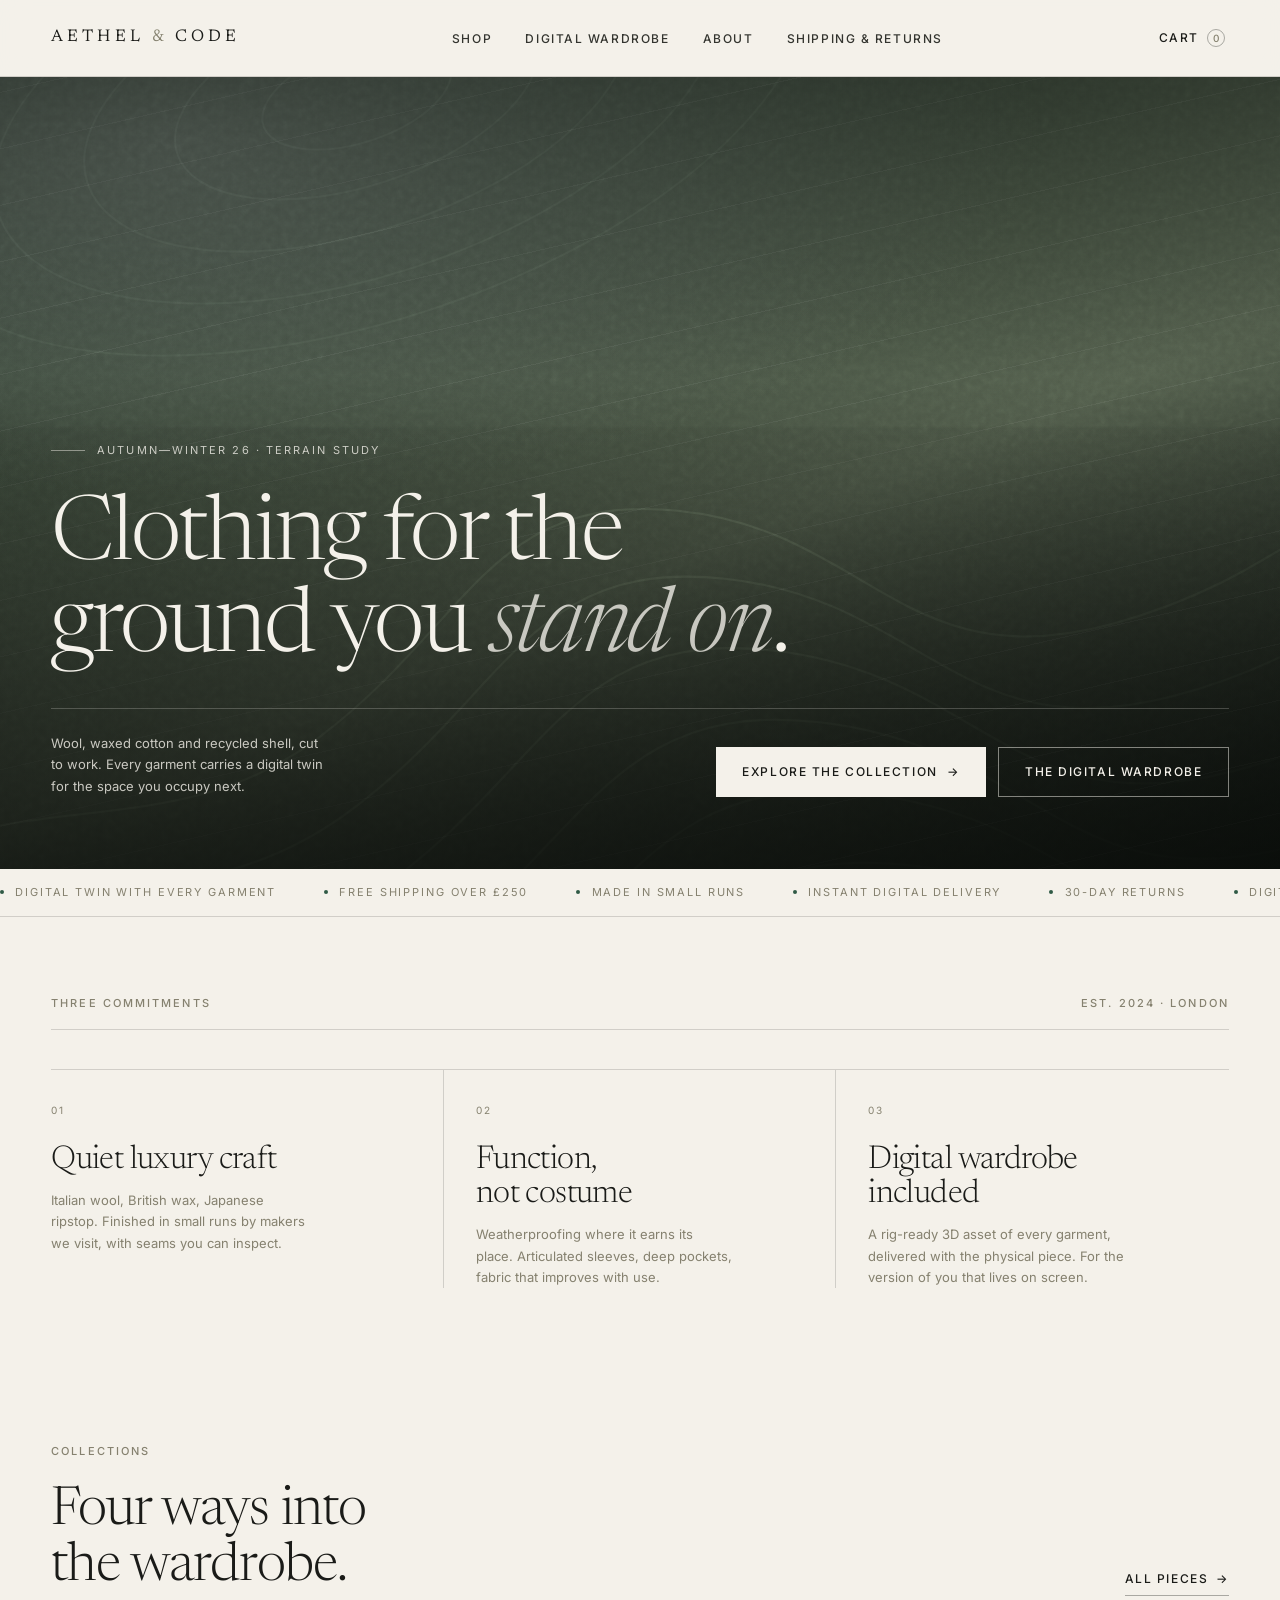
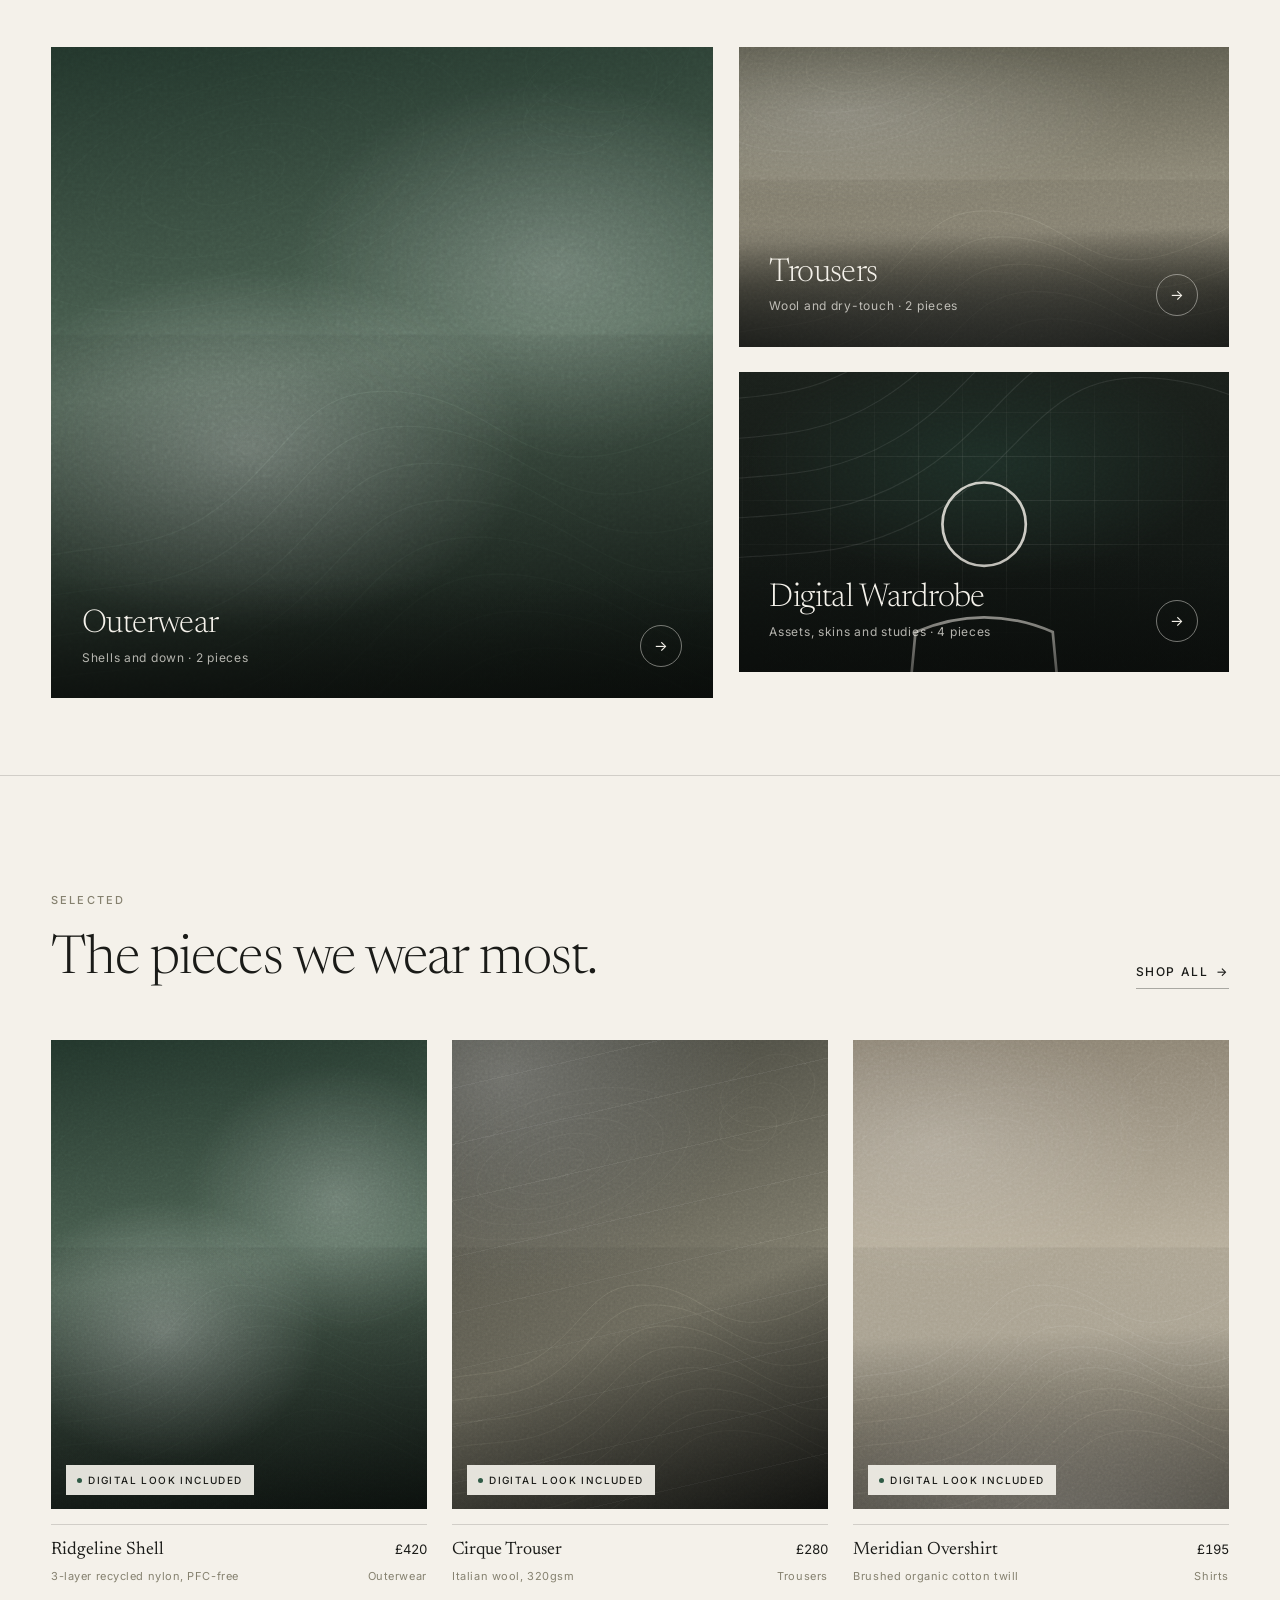
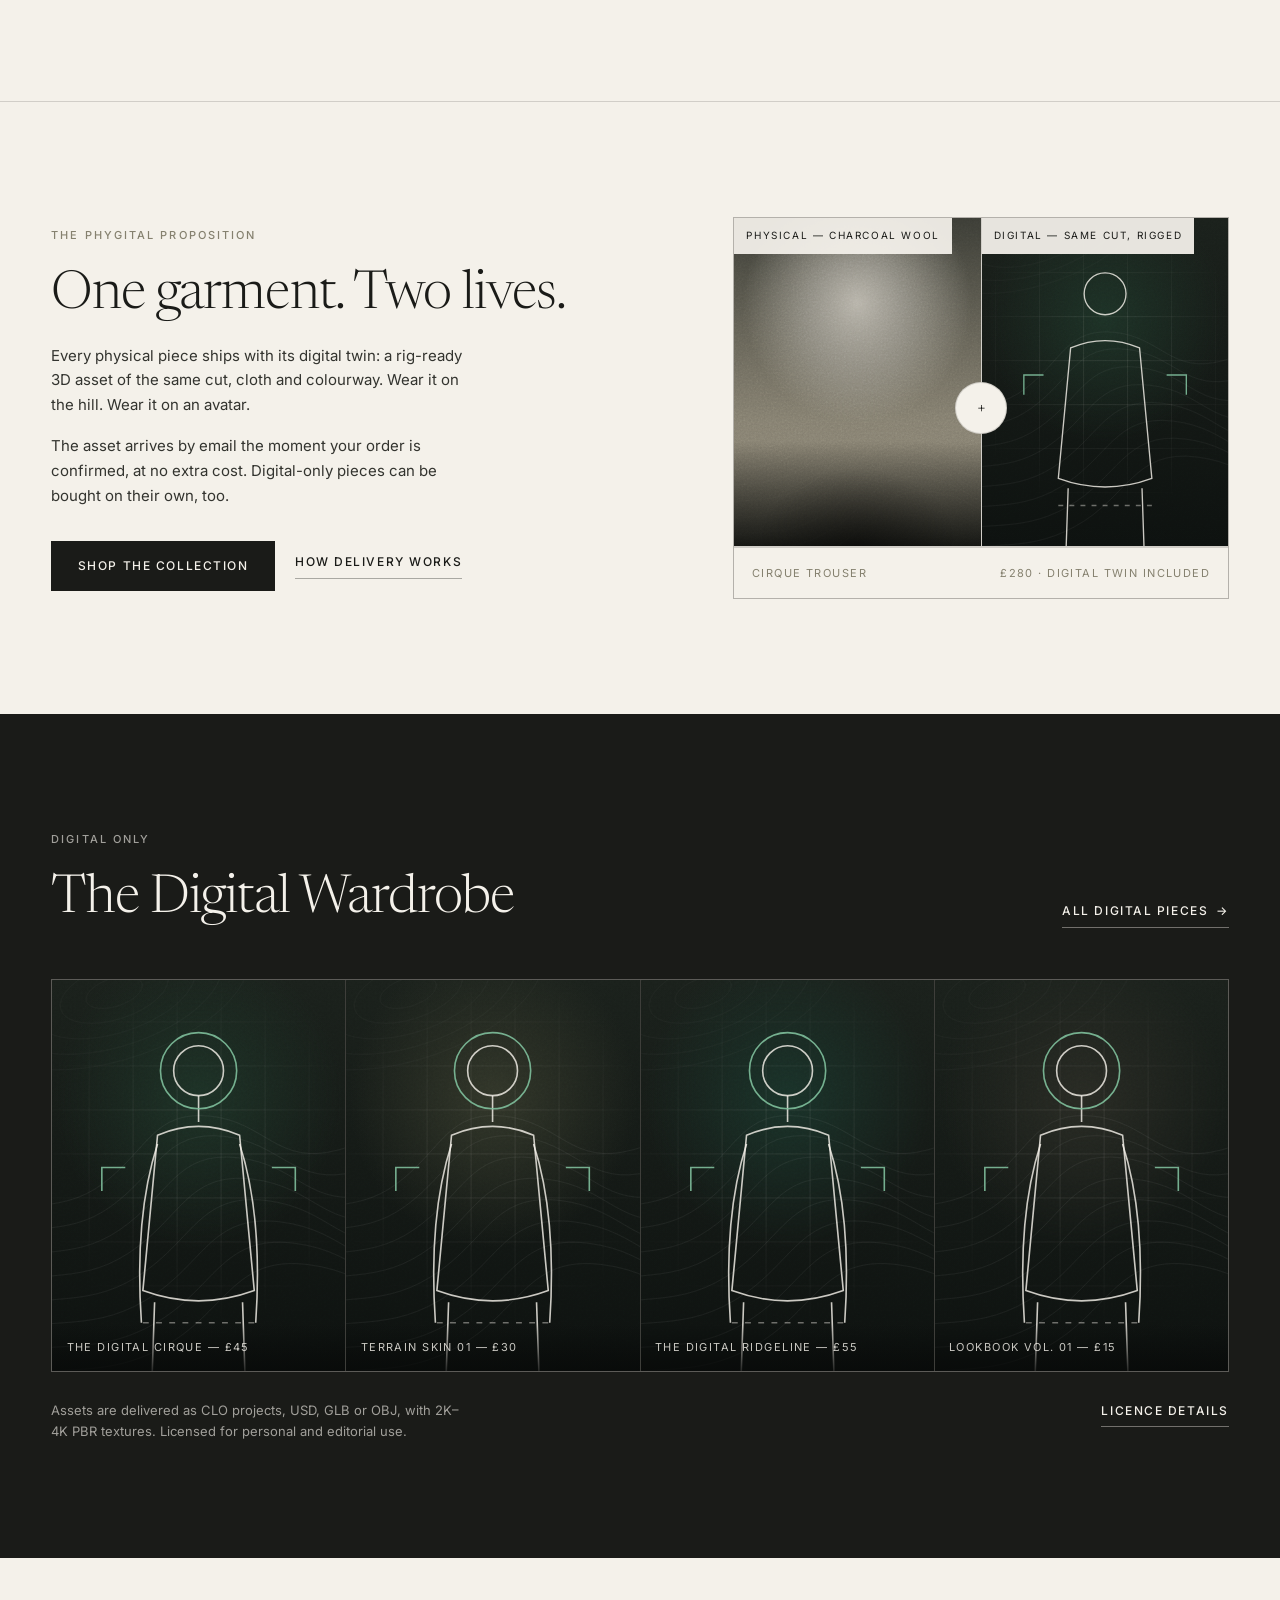
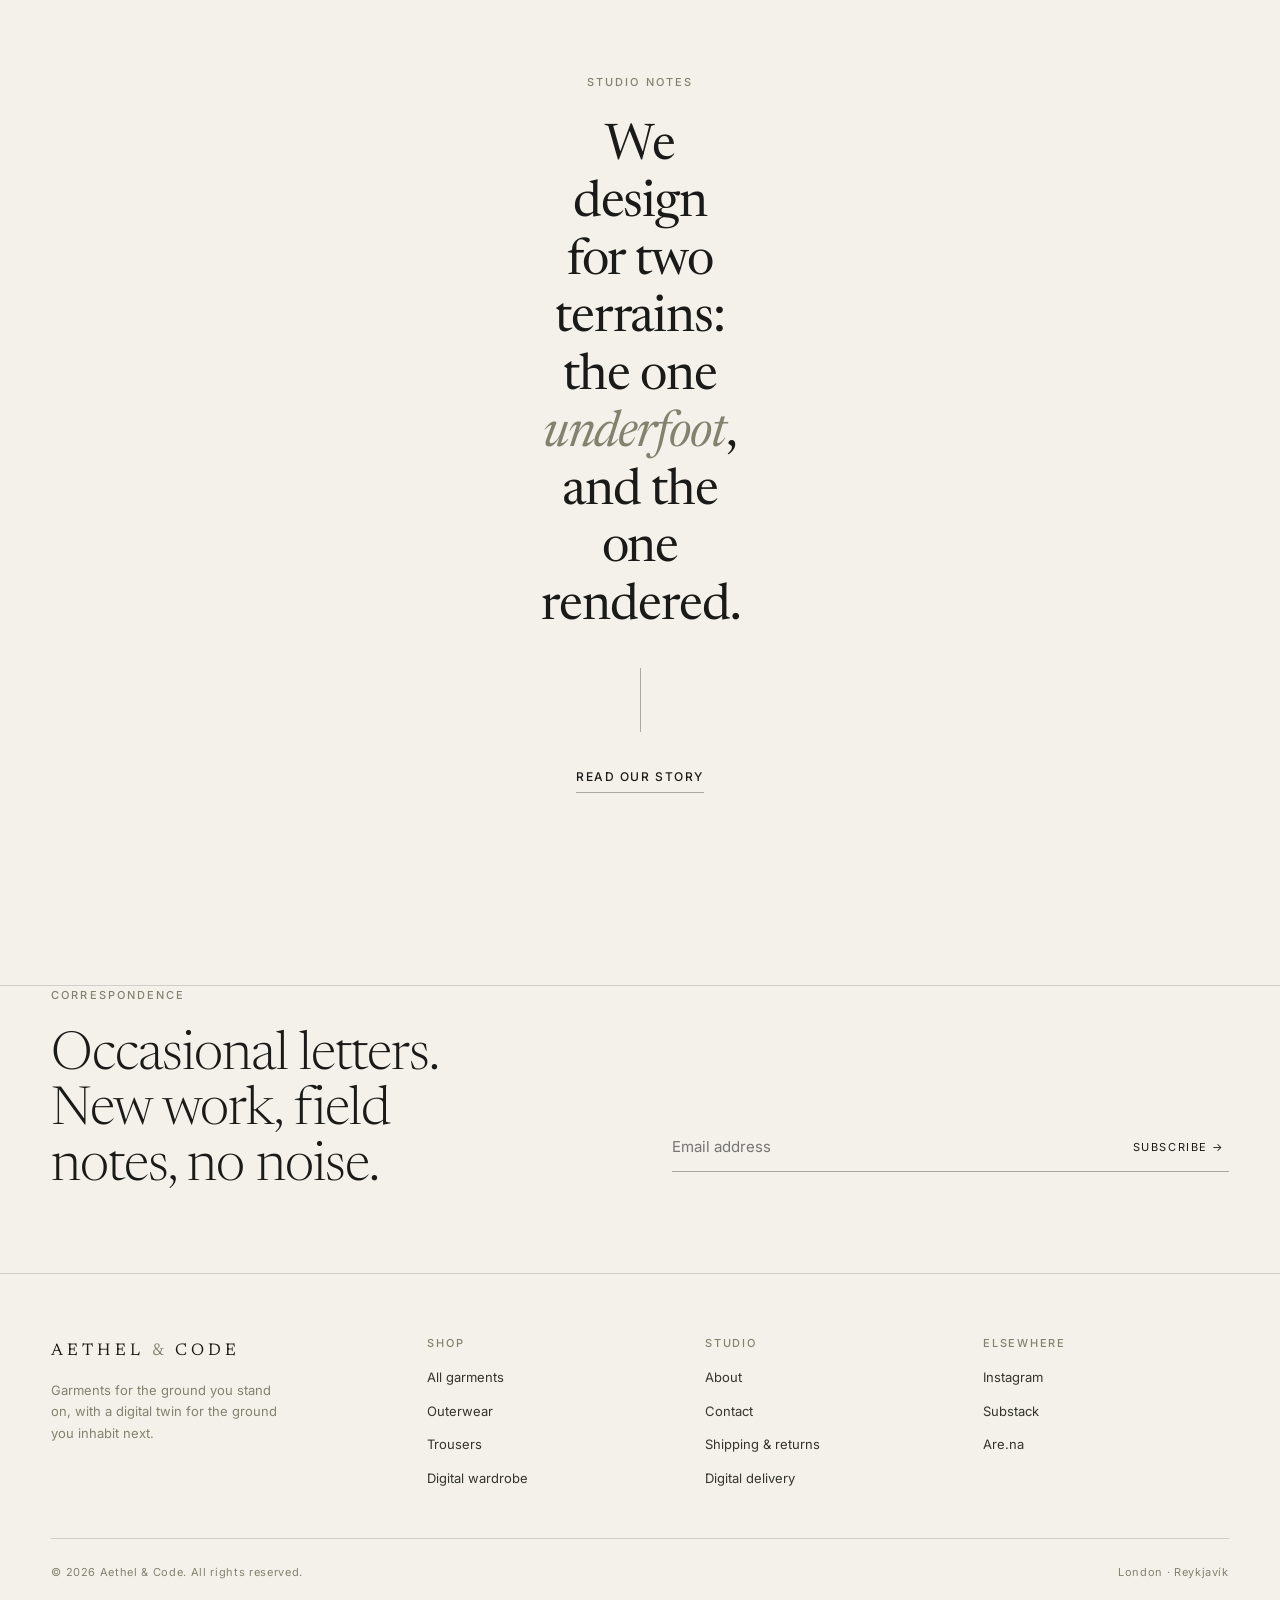
==== index.html @ 12e2cece "Add Aethel & Code storefront and Shopify OS 2.0 theme Ships the static storefront, the theme package" ====
<!DOCTYPE html>
<html lang="en">
<head>
<meta charset="utf-8">
<meta name="viewport" content="width=device-width, initial-scale=1">
<title>Aethel &amp; Code — Clothing for the ground you stand on</title>
<meta name="description" content="Quiet, functional garments cut in wool, waxed cotton and recycled shell — each carrying a digital twin for the space you occupy next.">
<link rel="preconnect" href="https://fonts.googleapis.com">
<link rel="preconnect" href="https://fonts.gstatic.com" crossorigin>
<link rel="icon" href="data:image/svg+xml,%3Csvg xmlns='http://www.w3.org/2000/svg' viewBox='0 0 32 32'%3E%3Crect width='32' height='32' fill='%231a1b18'/%3E%3Cpath d='M9 23L16 9l7 14M12 19h8' stroke='%23f4f1ea' stroke-width='1.4' fill='none'/%3E%3C/svg%3E">
<meta name="theme-color" content="#f4f1ea">
<link rel="stylesheet" href="assets/css/site.css">
</head>
<body data-page="home">
<div data-chrome="header"></div>

<main id="main">

  <section class="hero" aria-labelledby="hero-title">
    <div class="plate plate--ridge" style="--p1:#2b3a2e;--p2:#5a6653;--p3:#0d120e" aria-hidden="true">
      <span class="plate__contour"></span>
      <span class="plate__grain"></span>
    </div>
    <div class="wrap hero__inner">
      <p class="hero__eyebrow">Autumn—Winter 26 &middot; Terrain Study</p>
      <h1 id="hero-title">Clothing for the ground you <em>stand on</em>.</h1>
      <div class="hero__foot">
        <p>Wool, waxed cotton and recycled shell, cut to work. Every garment carries a digital twin for the space you occupy next.</p>
        <div class="hero__actions">
          <a class="btn btn--light" href="shop.html">Explore the collection <span class="btn__arrow" aria-hidden="true">&rarr;</span></a>
          <a class="btn btn--outline-light" href="digital-wardrobe.html">The digital wardrobe</a>
        </div>
      </div>
    </div>
  </section>

  <div class="band" aria-hidden="true">
    <div class="band__track">
      <span>Digital twin with every garment</span>
      <span>Free shipping over £250</span>
      <span>Made in small runs</span>
      <span>Instant digital delivery</span>
      <span>30-day returns</span>
      <span>Digital twin with every garment</span>
      <span>Free shipping over £250</span>
      <span>Made in small runs</span>
      <span>Instant digital delivery</span>
      <span>30-day returns</span>
    </div>
  </div>

  <section class="section section--tight" aria-labelledby="pillars-title">
    <div class="wrap">
      <div class="eyebrow-row">
        <p class="label" id="pillars-title">Three commitments</p>
        <p class="label">Est. 2024 &middot; London</p>
      </div>
      <div class="pillars">
        <div class="pillar reveal">
          <span class="pillar__num">01</span>
          <h3>Quiet luxury craft</h3>
          <p>Italian wool, British wax, Japanese ripstop. Finished in small runs by makers we visit, with seams you can inspect.</p>
        </div>
        <div class="pillar reveal">
          <span class="pillar__num">02</span>
          <h3>Function, not costume</h3>
          <p>Weatherproofing where it earns its place. Articulated sleeves, deep pockets, fabric that improves with use.</p>
        </div>
        <div class="pillar reveal">
          <span class="pillar__num">03</span>
          <h3>Digital wardrobe included</h3>
          <p>A rig-ready 3D asset of every garment, delivered with the physical piece. For the version of you that lives on screen.</p>
        </div>
      </div>
    </div>
  </section>

  <section class="section section--tight" aria-labelledby="collections-title">
    <div class="wrap">
      <div class="section-head">
        <div>
          <p class="label">Collections</p>
          <h2 id="collections-title">Four ways into the wardrobe.</h2>
        </div>
        <a class="link-underline" href="shop.html">All pieces <span aria-hidden="true">&rarr;</span></a>
      </div>

      <div class="collections">
        <a class="collection-card collection-card--tall reveal" href="shop.html?c=Outerwear">
          <div class="media">
            <div class="plate plate--fog" style="--p1:#22352b;--p2:#4e6354;--p3:#0b120e" aria-hidden="true">
              <span class="plate__contour"></span><span class="plate__grain"></span>
            </div>
          </div>
          <div class="collection-card__body">
            <div>
              <h3>Outerwear</h3>
              <p>Shells and down &middot; 2 pieces</p>
            </div>
            <span class="collection-card__arrow" aria-hidden="true">&rarr;</span>
          </div>
        </a>

        <div class="collections__side">
          <a class="collection-card reveal" href="shop.html?c=Trousers">
            <div class="media">
              <div class="plate plate--dune" style="--p1:#5b5a4d;--p2:#9a9482;--p3:#2a2b24" aria-hidden="true">
                <span class="plate__contour"></span><span class="plate__grain"></span>
              </div>
            </div>
            <div class="collection-card__body">
              <div>
                <h3>Trousers</h3>
                <p>Wool and dry-touch &middot; 2 pieces</p>
              </div>
              <span class="collection-card__arrow" aria-hidden="true">&rarr;</span>
            </div>
          </a>

          <a class="collection-card reveal" href="digital-wardrobe.html">
            <div class="media">
              <div class="plate plate--wire" style="--p1:#1c241e;--p2:#3f6353;--p3:#0a0d0b" aria-hidden="true">
                <span class="plate__contour"></span><span class="plate__grain"></span>
                <div class="figure">
                  <svg viewBox="0 0 200 470" aria-hidden="true">
                    <circle cx="100" cy="38" r="17"/>
                    <path d="M72 82q28-12 56 0l10 106q-38 14-76 0z"/>
                    <path d="M70 196l-8 236h22l14-152"/>
                    <path d="M130 196l8 236h-22l-14-152"/>
                    <path class="dash" d="M62 210h76"/>
                    <path class="accent" d="M34 120v-16h16"/>
                    <path class="accent" d="M166 300v16h-16"/>
                  </svg>
                </div>
              </div>
            </div>
            <div class="collection-card__body">
              <div>
                <h3>Digital Wardrobe</h3>
                <p>Assets, skins and studies &middot; 4 pieces</p>
              </div>
              <span class="collection-card__arrow" aria-hidden="true">&rarr;</span>
            </div>
          </a>
        </div>
      </div>
    </div>
  </section>

  <section class="section section--hair" aria-labelledby="featured-title">
    <div class="wrap">
      <div class="section-head">
        <div>
          <p class="label">Selected</p>
          <h2 id="featured-title">The pieces we wear most.</h2>
        </div>
        <a class="link-underline" href="shop.html">Shop all <span aria-hidden="true">&rarr;</span></a>
      </div>
      <div class="grid-products" id="featured-grid"></div>
    </div>
  </section>

  <section class="section section--hair" aria-labelledby="phygital-title">
    <div class="wrap">
      <div class="split split--wide-left">
        <div class="reveal">
          <p class="label">The phygital proposition</p>
          <h2 id="phygital-title">One garment. Two lives.</h2>
          <div class="body">
            <p>Every physical piece ships with its digital twin: a rig-ready 3D asset of the same cut, cloth and colourway. Wear it on the hill. Wear it on an avatar.</p>
            <p>The asset arrives by email the moment your order is confirmed, at no extra cost. Digital-only pieces can be bought on their own, too.</p>
          </div>
          <div class="split__actions">
            <a class="btn" href="shop.html">Shop the collection</a>
            <a class="link-underline" href="policies.html#digital">How delivery works</a>
          </div>
        </div>

        <div class="pairing reveal">
          <div class="pairing__cell">
            <div class="media">
              <div class="plate plate--studio" style="--p1:#3b3c35;--p2:#8b8575;--p3:#1a1b17" aria-hidden="true">
                <span class="plate__contour"></span><span class="plate__grain"></span>
              </div>
            </div>
            <span class="pairing__caption">Physical — charcoal wool</span>
          </div>
          <div class="pairing__cell">
            <div class="media">
              <div class="plate plate--wire" style="--p1:#1d2a22;--p2:#3e6a52;--p3:#0b0f0c" aria-hidden="true">
                <span class="plate__contour"></span><span class="plate__grain"></span>
                <div class="figure">
                  <svg viewBox="0 0 200 470" aria-hidden="true">
                    <circle cx="100" cy="38" r="17"/>
                    <path d="M72 82q28-12 56 0l10 106q-38 14-76 0z"/>
                    <path d="M70 196l-8 236h22l14-152"/>
                    <path d="M130 196l8 236h-22l-14-152"/>
                    <path class="dash" d="M62 210h76"/>
                    <path class="dash" d="M64 330h72"/>
                    <path class="accent" d="M34 120v-16h16"/>
                    <path class="accent" d="M166 120v-16h-16"/>
                  </svg>
                </div>
              </div>
            </div>
            <span class="pairing__caption">Digital — same cut, rigged</span>
          </div>
          <span class="pairing__link" aria-hidden="true">+</span>
          <div class="pairing__foot">
            <span>Cirque Trouser</span>
            <span>£280 &middot; digital twin included</span>
          </div>
        </div>
      </div>
    </div>
  </section>

  <section class="section section--ink" aria-labelledby="wardrobe-title">
    <div class="wrap">
      <div class="section-head">
        <div>
          <p class="label">Digital only</p>
          <h2 id="wardrobe-title">The Digital Wardrobe</h2>
        </div>
        <a class="link-underline" href="digital-wardrobe.html">All digital pieces <span aria-hidden="true">&rarr;</span></a>
      </div>
      <div class="digital-strip reveal" id="digital-strip"></div>
      <div style="display:flex;flex-wrap:wrap;gap:1.5rem;justify-content:space-between;align-items:baseline;margin-top:1.75rem">
        <p class="muted" style="max-width:52ch;font-size:var(--step--1);margin:0">
          Assets are delivered as CLO projects, USD, GLB or OBJ, with 2K–4K PBR textures. Licensed for personal and editorial use.
        </p>
        <a class="link-underline" href="policies.html#digital">Licence details</a>
      </div>
    </div>
  </section>

  <section class="section" aria-labelledby="story-title">
    <div class="wrap">
      <div class="quote reveal">
        <p class="label" id="story-title">Studio notes</p>
        <blockquote>We design for two terrains: the one <em>underfoot</em>, and the one rendered.</blockquote>
        <div class="quote__rule" aria-hidden="true"></div>
        <a class="link-underline" href="about.html">Read our story</a>
      </div>
    </div>
  </section>

  <section class="section section--tight">
    <div class="wrap newsletter">
      <div>
        <p class="label">Correspondence</p>
        <h2>Occasional letters. New work, field notes, no noise.</h2>
      </div>
      <div>
        <form data-form="newsletter" novalidate>
          <label class="sr-only" for="nl-email" style="position:absolute;left:-9999px">Email address</label>
          <input id="nl-email" type="email" name="email" placeholder="Email address" autocomplete="email" required>
          <button type="submit">Subscribe &rarr;</button>
        </form>
        <p class="newsletter__msg" role="status" aria-live="polite"></p>
      </div>
    </div>
  </section>

</main>

<div data-chrome="footer"></div>

<script src="assets/js/data.js"></script>
<script src="assets/js/site.js"></script>
</body>
</html>
---- assets/css/site.css ----
@import url('https://fonts.googleapis.com/css2?family=Newsreader:ital,opsz,wght@0,6..72,300;0,6..72,400;0,6..72,500;1,6..72,300&family=Inter:wght@300;400;500&display=swap');

/* ============================================================
   Aethel & Code — design tokens
   ============================================================ */
:root {
  --bone: #f4f1ea;
  --paper: #ebe7dd;
  --ink: #1a1b18;
  --ink-soft: #33342f;
  --stone: #85816f;
  --stone-light: #b6b1a2;
  --forest: #1f3a2e;
  --forest-bright: #2f5a45;
  --line: rgba(26, 27, 24, 0.16);
  --line-strong: rgba(26, 27, 24, 0.34);

  --font-display: 'Newsreader', 'Iowan Old Style', 'Palatino Linotype', Georgia, serif;
  --font-body: 'Inter', 'Helvetica Neue', Helvetica, Arial, sans-serif;

  --step--1: 0.8125rem;
  --step-0: 0.9375rem;
  --step-1: clamp(1.0625rem, 0.98rem + 0.35vw, 1.25rem);
  --step-2: clamp(1.5rem, 1.2rem + 1.2vw, 2.05rem);
  --step-3: clamp(2.1rem, 1.5rem + 2.6vw, 3.35rem);
  --display: clamp(2.5rem, 1.1rem + 5.6vw, 5.75rem);

  --gutter: clamp(1.25rem, 4vw, 3.5rem);
  --section: clamp(4.5rem, 9vw, 8.5rem);
  --max: 1560px;
  --nav-h: 76px;

  --ease: cubic-bezier(0.22, 1, 0.36, 1);
}

/* ============================================================
   Base
   ============================================================ */
*,
*::before,
*::after { box-sizing: border-box; }

html { -webkit-text-size-adjust: 100%; scroll-behavior: smooth; }

body {
  margin: 0;
  background: var(--bone);
  color: var(--ink);
  font-family: var(--font-body);
  font-size: var(--step-0);
  font-weight: 400;
  line-height: 1.65;
  -webkit-font-smoothing: antialiased;
  text-rendering: optimizeLegibility;
}

body.is-locked { overflow: hidden; }

img, svg { display: block; max-width: 100%; }

h1, h2, h3, h4 {
  font-family: var(--font-display);
  font-weight: 300;
  line-height: 1.04;
  letter-spacing: -0.018em;
  margin: 0;
  text-wrap: balance;
}

p { margin: 0 0 1.1em; }
p:last-child { margin-bottom: 0; }

a { color: inherit; text-decoration: none; }

button { font: inherit; color: inherit; }

:focus-visible {
  outline: 2px solid var(--forest-bright);
  outline-offset: 3px;
}

::selection { background: var(--forest); color: var(--bone); }

/* ============================================================
   Layout utilities
   ============================================================ */
.wrap {
  width: 100%;
  max-width: var(--max);
  margin-inline: auto;
  padding-inline: var(--gutter);
}

.section { padding-block: var(--section); }
.section--tight { padding-block: clamp(3rem, 6vw, 5rem); }
.section--hair { border-top: 1px solid var(--line); }

.section--ink {
  background: var(--ink);
  color: var(--bone);
  --line: rgba(244, 241, 234, 0.18);
  --line-strong: rgba(244, 241, 234, 0.4);
  --stone: rgba(244, 241, 234, 0.62);
}
.section--ink :focus-visible { outline-color: var(--bone); }

.label {
  font-family: var(--font-body);
  font-size: 0.6875rem;
  font-weight: 500;
  letter-spacing: 0.19em;
  text-transform: uppercase;
  color: var(--stone);
  margin: 0 0 1.5rem;
}

.eyebrow-row {
  display: flex;
  align-items: baseline;
  justify-content: space-between;
  gap: 2rem;
  padding-bottom: 1.1rem;
  border-bottom: 1px solid var(--line);
  margin-bottom: clamp(1.75rem, 3vw, 2.75rem);
}
.eyebrow-row .label { margin: 0; }

.section-head {
  display: grid;
  grid-template-columns: minmax(0, 1fr) auto;
  align-items: end;
  gap: 2rem;
  margin-bottom: clamp(2rem, 4vw, 3.5rem);
}
.section-head h2 { font-size: var(--step-3); max-width: 20ch; }

.lede {
  font-size: var(--step-1);
  line-height: 1.55;
  max-width: 54ch;
  color: var(--ink-soft);
}
.section--ink .lede { color: rgba(244, 241, 234, 0.72); }

.muted { color: var(--stone); }

/* ============================================================
   Buttons & links
   ============================================================ */
.btn {
  --bg: var(--ink);
  --fg: var(--bone);
  --bd: var(--ink);
  display: inline-flex;
  align-items: center;
  justify-content: center;
  gap: 0.6rem;
  min-height: 50px;
  padding: 0.85rem 1.6rem;
  background: var(--bg);
  color: var(--fg);
  border: 1px solid var(--bd);
  border-radius: 0;
  font-size: 0.75rem;
  font-weight: 500;
  letter-spacing: 0.13em;
  text-transform: uppercase;
  cursor: pointer;
  transition: background 0.4s var(--ease), color 0.4s var(--ease), border-color 0.4s var(--ease);
}
.btn:hover { --bg: var(--forest); --bd: var(--forest); --fg: var(--bone); }
.btn:disabled { opacity: 0.45; cursor: not-allowed; }

.btn--ghost {
  --bg: transparent;
  --fg: var(--ink);
  --bd: var(--line-strong);
}
.btn--ghost:hover { --bg: var(--ink); --fg: var(--bone); --bd: var(--ink); }

.btn--light { --bg: var(--bone); --fg: var(--ink); --bd: var(--bone); }
.btn--light:hover { --bg: transparent; --fg: var(--bone); --bd: var(--bone); }

.btn--outline-light {
  --bg: transparent;
  --fg: var(--bone);
  --bd: rgba(244, 241, 234, 0.5);
}
.btn--outline-light:hover { --bg: var(--bone); --fg: var(--ink); --bd: var(--bone); }

.btn--block { width: 100%; }

.btn__arrow { transition: transform 0.4s var(--ease); }
.btn:hover .btn__arrow { transform: translateX(4px); }

.link-underline {
  display: inline-flex;
  align-items: center;
  gap: 0.5rem;
  font-size: 0.75rem;
  font-weight: 500;
  letter-spacing: 0.13em;
  text-transform: uppercase;
  padding-bottom: 0.35rem;
  border-bottom: 1px solid var(--line-strong);
  transition: border-color 0.35s var(--ease), color 0.35s var(--ease);
}
.link-underline:hover { border-color: currentColor; color: var(--forest); }
.section--ink .link-underline:hover { color: var(--bone); }

.skip {
  position: absolute;
  left: -9999px;
  top: 0;
  z-index: 200;
  background: var(--ink);
  color: var(--bone);
  padding: 0.9rem 1.25rem;
}
.skip:focus { left: 1rem; top: 1rem; }

/* ============================================================
   Art plates — generated atmospheric "terrain" imagery
   ============================================================ */
.plate {
  --p1: #35362f;
  --p2: #6c6a5e;
  --p3: #161714;
  position: relative;
  overflow: hidden;
  isolation: isolate;
  background-color: var(--p2);
  background-image:
    radial-gradient(120% 85% at 18% 10%, color-mix(in srgb, var(--p1) 76%, #fff) 0%, transparent 58%),
    radial-gradient(85% 60% at 84% 6%, color-mix(in srgb, var(--p2) 62%, #fff) 0%, transparent 64%),
    linear-gradient(166deg, var(--p1) 0%, var(--p2) 54%, var(--p3) 100%);
}

.plate::before {
  content: '';
  position: absolute;
  inset: 0;
  background:
    linear-gradient(180deg, transparent 44%, rgba(8, 9, 8, 0.06) 44.4%, rgba(8, 9, 8, 0.34) 100%);
  pointer-events: none;
}

.plate__contour,
.plate__grain {
  position: absolute;
  inset: 0;
  pointer-events: none;
  background-repeat: no-repeat;
  background-size: cover;
  background-position: center;
}
.plate__contour {
  background-image: url(../img/contours.svg);
  opacity: 0.3;
  mix-blend-mode: overlay;
  transform: scale(1.18);
  transition: transform 1.4s var(--ease), opacity 1.4s var(--ease);
}
.plate__grain {
  background-image: url(../img/grain.svg);
  opacity: 0.5;
  mix-blend-mode: overlay;
}

/* variants */
.plate--ridge {
  background-image:
    repeating-linear-gradient(-13deg, transparent 0 54px, rgba(255, 255, 255, 0.055) 54px 55px),
    radial-gradient(120% 80% at 14% 8%, color-mix(in srgb, var(--p1) 74%, #fff) 0%, transparent 56%),
    linear-gradient(158deg, var(--p1) 0%, var(--p2) 58%, var(--p3) 100%);
}
.plate--ridge .plate__contour { opacity: 0.4; }

.plate--fog {
  background-image:
    radial-gradient(60% 40% at 30% 62%, rgba(255, 255, 255, 0.32) 0%, transparent 70%),
    radial-gradient(55% 40% at 76% 34%, rgba(255, 255, 255, 0.22) 0%, transparent 72%),
    linear-gradient(172deg, var(--p1) 0%, var(--p2) 48%, var(--p3) 100%);
}
.plate--fog .plate__contour { opacity: 0.18; }

.plate--dune {
  background-image:
    radial-gradient(140% 70% at 50% 116%, color-mix(in srgb, var(--p1) 60%, #fff) 0%, transparent 62%),
    radial-gradient(90% 45% at 22% 22%, rgba(255, 255, 255, 0.18) 0%, transparent 66%),
    linear-gradient(178deg, var(--p1) 0%, var(--p2) 62%, var(--p3) 100%);
}
.plate--dune .plate__contour { opacity: 0.26; }

.plate--studio {
  background-image:
    radial-gradient(70% 55% at 50% 26%, color-mix(in srgb, var(--p2) 62%, #fff) 0%, transparent 66%),
    linear-gradient(180deg, var(--p1) 0%, var(--p2) 68%, var(--p3) 100%);
}
.plate--studio::before {
  background:
    radial-gradient(58% 34% at 50% 100%, rgba(0, 0, 0, 0.4) 0%, transparent 70%),
    linear-gradient(180deg, transparent 62%, rgba(8, 9, 8, 0.24) 100%);
}
.plate--studio .plate__contour { opacity: 0.1; }

/* digital / wireframe plate */
.plate--wire {
  background-color: #121613;
  background-image:
    radial-gradient(70% 55% at 50% 30%, color-mix(in srgb, var(--p2) 46%, #000) 0%, transparent 70%),
    linear-gradient(180deg, #1a201b 0%, #0d110f 100%);
}
.plate--wire::before {
  background-image:
    linear-gradient(rgba(244, 241, 234, 0.09) 1px, transparent 1px),
    linear-gradient(90deg, rgba(244, 241, 234, 0.09) 1px, transparent 1px);
  background-size: 44px 44px;
  background-position: center;
  mask-image: radial-gradient(78% 62% at 50% 44%, #000 20%, transparent 78%);
  opacity: 0.9;
}
.plate--wire .plate__contour {
  opacity: 0.16;
  mix-blend-mode: screen;
  background-size: 130% auto;
  background-position: center 120%;
}

/* media wrapper */
.media {
  position: relative;
  display: block;
  aspect-ratio: 4 / 5;
  overflow: hidden;
  background: var(--paper);
}
.media .plate { position: absolute; inset: 0; }

.media__tag {
  position: absolute;
  left: 0.9rem;
  bottom: 0.9rem;
  z-index: 2;
  display: inline-flex;
  align-items: center;
  gap: 0.4rem;
  padding: 0.42rem 0.7rem;
  background: rgba(244, 241, 234, 0.92);
  color: var(--ink);
  font-size: 0.625rem;
  font-weight: 500;
  letter-spacing: 0.14em;
  text-transform: uppercase;
  backdrop-filter: blur(6px);
}
.media__tag::before {
  content: '';
  width: 5px;
  height: 5px;
  border-radius: 50%;
  background: var(--forest-bright);
}

/* mannequin line art for digital looks */
.figure {
  position: absolute;
  inset: 0;
  z-index: 1;
  display: grid;
  place-items: center;
  padding: 12% 0;
  pointer-events: none;
}
.figure svg {
  height: 100%;
  width: auto;
  overflow: visible;
  stroke: rgba(244, 241, 234, 0.82);
  fill: none;
  stroke-width: 1.1;
  vector-effect: non-scaling-stroke;
}
.figure svg .dash { stroke-dasharray: 4 5; stroke-opacity: 0.5; }
.figure svg .accent { stroke: #7fbf9c; stroke-opacity: 0.9; }
.figure svg .fillfaint { fill: rgba(244, 241, 234, 0.05); stroke: none; }

/* ============================================================
   Navigation
   ============================================================ */
.nav {
  position: sticky;
  top: 0;
  z-index: 90;
  background: color-mix(in srgb, var(--bone) 92%, transparent);
  backdrop-filter: blur(14px) saturate(120%);
  border-bottom: 1px solid var(--line);
}
.nav__inner {
  display: flex;
  align-items: center;
  justify-content: space-between;
  gap: 2rem;
  height: var(--nav-h);
}

.wordmark {
  font-family: var(--font-display);
  font-size: 1.0625rem;
  font-weight: 400;
  letter-spacing: 0.24em;
  text-transform: uppercase;
  white-space: nowrap;
}
.wordmark span { color: var(--stone); }

.nav__links {
  display: flex;
  align-items: center;
  gap: clamp(1.5rem, 2.6vw, 2.75rem);
  list-style: none;
  margin: 0;
  padding: 0;
}
.nav__links a {
  position: relative;
  font-size: 0.75rem;
  font-weight: 500;
  letter-spacing: 0.13em;
  text-transform: uppercase;
  padding-block: 0.35rem;
  color: var(--ink-soft);
  transition: color 0.3s var(--ease);
}
.nav__links a::after {
  content: '';
  position: absolute;
  left: 0;
  bottom: 0;
  height: 1px;
  width: 100%;
  background: currentColor;
  transform: scaleX(0);
  transform-origin: left;
  transition: transform 0.4s var(--ease);
}
.nav__links a:hover { color: var(--ink); }
.nav__links a:hover::after,
.nav__links a[aria-current='page']::after { transform: scaleX(1); }
.nav__links a[aria-current='page'] { color: var(--ink); }

.nav__actions { display: flex; align-items: center; gap: 0.5rem; }

.cart-btn {
  position: relative;
  display: inline-flex;
  align-items: center;
  gap: 0.5rem;
  background: none;
  border: 0;
  padding: 0.55rem 0.25rem;
  font-size: 0.75rem;
  font-weight: 500;
  letter-spacing: 0.13em;
  text-transform: uppercase;
  cursor: pointer;
}
.cart-btn__count {
  display: inline-grid;
  place-items: center;
  min-width: 18px;
  height: 18px;
  padding-inline: 4px;
  background: var(--forest);
  color: var(--bone);
  font-size: 0.625rem;
  letter-spacing: 0;
  border-radius: 999px;
}
.cart-btn__count[data-empty='true'] {
  background: transparent;
  color: var(--stone);
  border: 1px solid var(--line-strong);
}

.menu-toggle {
  display: none;
  width: 44px;
  height: 44px;
  align-items: center;
  justify-content: center;
  background: none;
  border: 1px solid var(--line);
  cursor: pointer;
}
.menu-toggle span {
  display: block;
  width: 18px;
  height: 1px;
  background: var(--ink);
  position: relative;
}
.menu-toggle span::before,
.menu-toggle span::after {
  content: '';
  position: absolute;
  left: 0;
  width: 18px;
  height: 1px;
  background: var(--ink);
}
.menu-toggle span::before { top: -6px; }
.menu-toggle span::after { top: 6px; }

/* mobile nav panel */
.mobile-nav {
  position: fixed;
  inset: 0;
  z-index: 120;
  background: var(--bone);
  padding: calc(var(--nav-h) + 2rem) var(--gutter) 2rem;
  display: flex;
  flex-direction: column;
  justify-content: space-between;
  transform: translateY(-100%);
  visibility: hidden;
  transition: transform 0.55s var(--ease), visibility 0.55s;
}
.mobile-nav[data-open='true'] { transform: translateY(0); visibility: visible; }
.mobile-nav ul { list-style: none; margin: 0; padding: 0; }
.mobile-nav li + li { border-top: 1px solid var(--line); }
.mobile-nav a {
  display: flex;
  align-items: baseline;
  justify-content: space-between;
  padding-block: 1rem;
  font-family: var(--font-display);
  font-size: clamp(1.6rem, 7vw, 2.4rem);
  letter-spacing: -0.01em;
}
.mobile-nav a span { font-family: var(--font-body); font-size: 0.6875rem; letter-spacing: 0.18em; color: var(--stone); }
.mobile-nav__close {
  position: absolute;
  top: 1rem;
  right: var(--gutter);
  width: 44px;
  height: 44px;
  border: 1px solid var(--line);
  background: none;
  cursor: pointer;
  font-size: 1.1rem;
  line-height: 1;
}
.mobile-nav__foot { font-size: var(--step--1); color: var(--stone); }

/* ============================================================
   Cart drawer
   ============================================================ */
.scrim {
  position: fixed;
  inset: 0;
  z-index: 100;
  background: rgba(20, 21, 18, 0.42);
  backdrop-filter: blur(3px);
  opacity: 0;
  visibility: hidden;
  transition: opacity 0.4s var(--ease), visibility 0.4s;
}
.scrim[data-open='true'] { opacity: 1; visibility: visible; }

.drawer {
  position: fixed;
  top: 0;
  right: 0;
  bottom: 0;
  z-index: 110;
  width: min(440px, 100%);
  background: var(--bone);
  border-left: 1px solid var(--line);
  display: flex;
  flex-direction: column;
  transform: translateX(101%);
  visibility: hidden;
  transition: transform 0.55s var(--ease), visibility 0.55s;
}
.drawer[data-open='true'] { transform: translateX(0); visibility: visible; }
.drawer[data-open='false'] { pointer-events: none; }

.drawer__head {
  display: flex;
  align-items: center;
  justify-content: space-between;
  padding: 1.35rem 1.5rem;
  border-bottom: 1px solid var(--line);
}
.drawer__head h2 { font-size: 1.15rem; letter-spacing: 0; }
.drawer__close {
  width: 40px;
  height: 40px;
  display: grid;
  place-items: center;
  background: none;
  border: 1px solid var(--line);
  cursor: pointer;
  font-size: 1rem;
  line-height: 1;
}
.drawer__body { flex: 1; overflow-y: auto; padding: 1.5rem; }

.drawer__empty { padding-top: 3rem; }
.drawer__empty p { max-width: 32ch; }

.line-item {
  display: grid;
  grid-template-columns: 76px 1fr;
  gap: 1rem;
  padding-block: 1.15rem;
  border-bottom: 1px solid var(--line);
}
.line-item:first-child { padding-top: 0; }
.line-item__media { aspect-ratio: 4 / 5; }
.line-item__name { font-family: var(--font-display); font-size: 1.0625rem; line-height: 1.25; }
.line-item__meta { font-size: 0.75rem; color: var(--stone); margin-top: 0.15rem; }
.line-item__row {
  display: flex;
  align-items: center;
  justify-content: space-between;
  gap: 1rem;
  margin-top: 0.6rem;
}
.line-item__price { font-size: 0.8125rem; font-variant-numeric: tabular-nums; }

.qty {
  display: inline-flex;
  align-items: center;
  border: 1px solid var(--line);
}
.qty button {
  width: 28px;
  height: 28px;
  display: grid;
  place-items: center;
  background: none;
  border: 0;
  cursor: pointer;
  font-size: 0.9rem;
  color: var(--ink-soft);
}
.qty button:hover { background: var(--paper); }
.qty span { min-width: 26px; text-align: center; font-size: 0.8125rem; font-variant-numeric: tabular-nums; }

.line-item__remove {
  background: none;
  border: 0;
  padding: 0;
  font-size: 0.6875rem;
  letter-spacing: 0.1em;
  text-transform: uppercase;
  color: var(--stone);
  text-decoration: underline;
  text-underline-offset: 3px;
  cursor: pointer;
}
.line-item__remove:hover { color: var(--ink); }

.drawer__foot { border-top: 1px solid var(--line); padding: 1.4rem 1.5rem 1.6rem; background: var(--paper); }
.drawer__row { display: flex; justify-content: space-between; font-size: 0.8125rem; margin-bottom: 0.5rem; }
.drawer__total { font-size: 1rem; margin-block: 0.85rem 1.1rem; padding-top: 0.85rem; border-top: 1px solid var(--line); }
.drawer__total strong { font-family: var(--font-display); font-size: 1.35rem; font-weight: 400; font-variant-numeric: tabular-nums; }
.drawer__note { font-size: 0.6875rem; line-height: 1.6; color: var(--stone); margin-top: 0.9rem; }

.toast {
  position: fixed;
  left: 50%;
  bottom: 1.5rem;
  z-index: 150;
  transform: translate(-50%, 14px);
  padding: 0.8rem 1.2rem;
  background: var(--ink);
  color: var(--bone);
  font-size: 0.75rem;
  letter-spacing: 0.06em;
  opacity: 0;
  visibility: hidden;
  transition: opacity 0.3s var(--ease), transform 0.3s var(--ease), visibility 0.3s;
}
.toast[data-show='true'] { opacity: 1; visibility: visible; transform: translate(-50%, 0); }

/* ============================================================
   Hero
   ============================================================ */
.hero {
  position: relative;
  min-height: min(88svh, 900px);
  display: grid;
  align-items: end;
  overflow: hidden;
  color: var(--bone);
  --line: rgba(244, 241, 234, 0.24);
}
.hero .plate { position: absolute; inset: 0; }
.hero .plate__contour { animation: drift 34s ease-in-out infinite alternate; }
.hero::after {
  content: '';
  position: absolute;
  inset: 0;
  z-index: 1;
  background:
    linear-gradient(180deg, rgba(12, 15, 12, 0.42) 0%, rgba(12, 15, 12, 0.08) 38%, rgba(10, 13, 10, 0.72) 100%);
  pointer-events: none;
}
.hero__inner {
  position: relative;
  z-index: 2;
  width: 100%;
  padding-block: clamp(2.5rem, 6vw, 4.5rem);
}
.hero__eyebrow {
  display: flex;
  align-items: center;
  gap: 0.75rem;
  font-size: 0.6875rem;
  letter-spacing: 0.19em;
  text-transform: uppercase;
  color: rgba(244, 241, 234, 0.78);
  margin-bottom: clamp(1.25rem, 2.5vw, 2rem);
}
.hero__eyebrow::before {
  content: '';
  width: 34px;
  height: 1px;
  background: currentColor;
  opacity: 0.6;
}
.hero h1 {
  font-size: var(--display);
  max-width: 20ch;
  margin-bottom: clamp(1.25rem, 2.5vw, 1.9rem);
  letter-spacing: -0.025em;
}
.hero h1 em { font-style: italic; color: rgba(244, 241, 234, 0.78); }
.hero__foot {
  display: flex;
  flex-wrap: wrap;
  align-items: end;
  justify-content: space-between;
  gap: 1.75rem;
  padding-top: 1.5rem;
  border-top: 1px solid rgba(244, 241, 234, 0.22);
}
.hero__foot p {
  max-width: 34ch;
  font-size: var(--step--1);
  color: rgba(244, 241, 234, 0.8);
  margin: 0;
}
.hero__actions { display: flex; flex-wrap: wrap; gap: 0.75rem; }

@keyframes drift {
  from { transform: scale(1.18) translate3d(0, 0, 0); }
  to { transform: scale(1.26) translate3d(-2.5%, -1.5%, 0); }
}

/* ============================================================
   Marquee band
   ============================================================ */
.band {
  border-bottom: 1px solid var(--line);
  padding-block: 0.9rem;
  overflow: hidden;
}
.band__track {
  display: flex;
  gap: 3rem;
  width: max-content;
  animation: marquee 44s linear infinite;
}
.band__track span {
  display: inline-flex;
  align-items: center;
  gap: 0.7rem;
  font-size: 0.6875rem;
  letter-spacing: 0.17em;
  text-transform: uppercase;
  color: var(--stone);
  white-space: nowrap;
}
.band__track span::before {
  content: '';
  width: 4px;
  height: 4px;
  background: var(--forest-bright);
  border-radius: 50%;
}
@keyframes marquee {
  to { transform: translateX(-50%); }
}

/* ============================================================
   Pillars
   ============================================================ */
.pillars {
  display: grid;
  grid-template-columns: repeat(3, minmax(0, 1fr));
  border-top: 1px solid var(--line);
}
.pillar {
  padding: 2rem 2rem 0 0;
  border-right: 1px solid var(--line);
}
.pillar:last-child { border-right: 0; padding-right: 0; }
.pillar:not(:first-child) { padding-left: 2rem; }
.pillar__num {
  font-size: 0.625rem;
  letter-spacing: 0.2em;
  color: var(--stone);
  display: block;
  margin-bottom: 1.6rem;
}
.pillar h3 { font-size: var(--step-2); margin-bottom: 0.75rem; max-width: 14ch; }
.pillar p { font-size: var(--step--1); color: var(--stone); max-width: 32ch; }

/* ============================================================
   Collections (asymmetric editorial grid)
   ============================================================ */
.collections {
  display: grid;
  grid-template-columns: 1.35fr 1fr;
  gap: clamp(1rem, 2vw, 1.75rem);
}
.collection-card {
  position: relative;
  display: grid;
  min-height: 0;
  color: var(--bone);
  --line: rgba(244, 241, 234, 0.3);
}
.collection-card--tall { grid-row: span 2; }
.collection-card .media { aspect-ratio: auto; height: 100%; min-height: 300px; }
.collection-card--tall .media { min-height: 640px; }
.collection-card__body {
  position: absolute;
  inset: auto 0 0 0;
  z-index: 3;
  padding: clamp(1.25rem, 2.4vw, 2rem);
  display: flex;
  align-items: end;
  justify-content: space-between;
  gap: 1.5rem;
  background: linear-gradient(180deg, transparent 0%, rgba(10, 12, 10, 0.62) 100%);
}
.collection-card__body h3 { font-size: var(--step-2); margin-bottom: 0.35rem; }
.collection-card__body p {
  margin: 0;
  font-size: 0.75rem;
  letter-spacing: 0.06em;
  color: rgba(244, 241, 234, 0.72);
}
.collection-card__arrow {
  flex-shrink: 0;
  width: 42px;
  height: 42px;
  display: grid;
  place-items: center;
  border: 1px solid rgba(244, 241, 234, 0.45);
  border-radius: 50%;
  font-size: 0.9rem;
  transition: background 0.4s var(--ease), color 0.4s var(--ease), transform 0.4s var(--ease);
}
.collection-card:hover .collection-card__arrow {
  background: var(--bone);
  color: var(--ink);
  transform: rotate(-45deg);
}
.collection-card:hover .plate__contour { transform: scale(1.26); opacity: 0.55; }
.collection-card .media .plate { transition: filter 0.8s var(--ease); }
.collection-card:hover .media .plate { filter: saturate(1.12) brightness(1.04); }

.collections__side {
  display: grid;
  grid-template-rows: 1fr 1fr;
  gap: clamp(1rem, 2vw, 1.75rem);
}

/* ============================================================
   Phygital split
   ============================================================ */
.split {
  display: grid;
  grid-template-columns: 1fr 1fr;
  gap: clamp(2rem, 6vw, 5.5rem);
  align-items: center;
}
.split--wide-left { grid-template-columns: 1.1fr 0.9fr; }
.split h2 { font-size: var(--step-3); margin-bottom: 1.25rem; max-width: 18ch; }
.split .body { max-width: 46ch; color: var(--ink-soft); }
.split .body p + p { margin-top: 1rem; }
.split__actions { margin-top: 2rem; display: flex; flex-wrap: wrap; gap: 1.25rem; align-items: center; }

.pairing {
  position: relative;
  display: grid;
  grid-template-columns: 1fr 1fr;
  gap: 1px;
  background: var(--line);
  border: 1px solid var(--line);
}
.pairing__cell { position: relative; background: var(--bone); }
.pairing__cell .media { aspect-ratio: 3 / 4; }
.pairing__caption {
  position: absolute;
  left: 0;
  top: 0;
  z-index: 3;
  padding: 0.6rem 0.75rem;
  font-size: 0.625rem;
  letter-spacing: 0.16em;
  text-transform: uppercase;
  background: rgba(244, 241, 234, 0.94);
  color: var(--ink);
}
.pairing__link {
  position: absolute;
  z-index: 4;
  left: 50%;
  top: 50%;
  transform: translate(-50%, -50%);
  width: 52px;
  height: 52px;
  display: grid;
  place-items: center;
  border-radius: 50%;
  background: var(--bone);
  color: var(--ink);
  border: 1px solid var(--line);
  font-size: 1.1rem;
  font-family: var(--font-display);
}
.pairing__foot {
  grid-column: 1 / -1;
  display: flex;
  justify-content: space-between;
  gap: 1rem;
  padding: 1rem 1.1rem;
  background: var(--bone);
  border-top: 1px solid var(--line);
  font-size: 0.6875rem;
  letter-spacing: 0.13em;
  text-transform: uppercase;
  color: var(--stone);
}

/* ============================================================
   Product grid & cards
   ============================================================ */
.grid-products {
  display: grid;
  grid-template-columns: repeat(3, minmax(0, 1fr));
  gap: clamp(1.25rem, 2.4vw, 2.25rem) clamp(1rem, 2vw, 1.75rem);
}

.card { display: block; }
.card .media { background: var(--paper); }
.card:hover .plate__contour { transform: scale(1.26); opacity: 0.55; }
.card__info {
  display: flex;
  align-items: baseline;
  justify-content: space-between;
  gap: 1rem;
  padding-top: 0.9rem;
  border-top: 1px solid var(--line);
  margin-top: 0.9rem;
}
.card__name { font-family: var(--font-display); font-size: 1.125rem; line-height: 1.3; }
.card__price { font-size: 0.8125rem; font-variant-numeric: tabular-nums; white-space: nowrap; }
.card__meta {
  display: flex;
  justify-content: space-between;
  gap: 1rem;
  font-size: 0.6875rem;
  letter-spacing: 0.05em;
  color: var(--stone);
  margin-top: 0.3rem;
}

/* ============================================================
   Digital wardrobe teaser (dark)
   ============================================================ */
.digital-strip {
  display: grid;
  grid-template-columns: repeat(4, minmax(0, 1fr));
  gap: 1px;
  background: rgba(244, 241, 234, 0.16);
  border: 1px solid rgba(244, 241, 234, 0.16);
}
.digital-strip a { display: block; position: relative; background: var(--ink); }
.digital-strip .media { aspect-ratio: 3 / 4; background: #121613; }
.digital-strip__label {
  position: absolute;
  z-index: 3;
  left: 0;
  right: 0;
  bottom: 0;
  padding: 0.9rem;
  font-size: 0.6875rem;
  letter-spacing: 0.13em;
  text-transform: uppercase;
  color: rgba(244, 241, 234, 0.82);
  background: linear-gradient(180deg, transparent, rgba(8, 10, 9, 0.85));
}
.digital-strip a:hover .figure svg { stroke: #bfe6cf; }

/* ============================================================
   Quote / story
   ============================================================ */
.quote {
  max-width: 22ch;
  margin-inline: auto;
  text-align: center;
}
.quote blockquote {
  font-family: var(--font-display);
  font-size: clamp(1.75rem, 1rem + 3vw, 3.15rem);
  line-height: 1.14;
  letter-spacing: -0.02em;
  margin: 0 0 2rem;
  text-wrap: balance;
}
.quote blockquote em { font-style: italic; color: var(--stone); }
.quote .label { margin-bottom: 1.75rem; }
.quote img, .quote .quote__rule {
  width: 1px;
  height: 64px;
  background: var(--line-strong);
  margin: 0 auto 2rem;
}

/* ============================================================
   Page header
   ============================================================ */
.page-head { padding-top: clamp(2.5rem, 5vw, 4.5rem); padding-bottom: clamp(2rem, 4vw, 3rem); }
.breadcrumb {
  display: flex;
  gap: 0.6rem;
  font-size: 0.6875rem;
  letter-spacing: 0.14em;
  text-transform: uppercase;
  color: var(--stone);
  margin-bottom: 1.75rem;
}
.breadcrumb a:hover { color: var(--ink); }
.breadcrumb span { color: var(--stone-light); }
.page-head h1 { font-size: clamp(2.2rem, 1.2rem + 4vw, 4.25rem); max-width: 24ch; }
.page-head__row {
  display: flex;
  flex-wrap: wrap;
  align-items: end;
  justify-content: space-between;
  gap: 2rem;
  margin-top: 1.75rem;
}
.page-head__row p { max-width: 44ch; margin: 0; font-size: var(--step-1); color: var(--ink-soft); }

/* ============================================================
   Shop toolbar
   ============================================================ */
.toolbar {
  position: sticky;
  top: var(--nav-h);
  z-index: 40;
  background: color-mix(in srgb, var(--bone) 94%, transparent);
  backdrop-filter: blur(12px);
  border-block: 1px solid var(--line);
}
.toolbar__inner {
  display: flex;
  align-items: center;
  justify-content: space-between;
  gap: 1.5rem;
  min-height: 64px;
  padding-block: 0.6rem;
}
.chips { display: flex; flex-wrap: wrap; gap: 0.45rem; }
.chip {
  padding: 0.5rem 0.95rem;
  background: transparent;
  border: 1px solid var(--line);
  font-size: 0.6875rem;
  letter-spacing: 0.12em;
  text-transform: uppercase;
  cursor: pointer;
  transition: background 0.3s var(--ease), color 0.3s var(--ease), border-color 0.3s var(--ease);
}
.chip:hover { border-color: var(--line-strong); }
.chip[aria-pressed='true'] {
  background: var(--ink);
  border-color: var(--ink);
  color: var(--bone);
}
.toolbar__right { display: flex; align-items: center; gap: 1.25rem; }
.count { font-size: 0.6875rem; letter-spacing: 0.12em; text-transform: uppercase; color: var(--stone); }
.select {
  appearance: none;
  background: transparent;
  border: 1px solid var(--line);
  padding: 0.5rem 2.2rem 0.5rem 0.85rem;
  font-size: 0.6875rem;
  letter-spacing: 0.1em;
  text-transform: uppercase;
  cursor: pointer;
  background-image: url("data:image/svg+xml,%3Csvg xmlns='http://www.w3.org/2000/svg' width='10' height='6'%3E%3Cpath d='M1 1l4 4 4-4' fill='none' stroke='%2385816f' stroke-width='1.2'/%3E%3C/svg%3E");
  background-repeat: no-repeat;
  background-position: right 0.85rem center;
}

.empty-state { padding-block: 4rem; text-align: center; color: var(--stone); }

/* ============================================================
   Product detail
   ============================================================ */
.pdp {
  display: grid;
  grid-template-columns: minmax(0, 1.12fr) minmax(0, 0.88fr);
  gap: clamp(2rem, 5vw, 5rem);
  align-items: start;
  padding-block: clamp(2rem, 4vw, 3.5rem);
}
.pdp__media { position: sticky; top: calc(var(--nav-h) + 1.5rem); }

.tabs {
  display: flex;
  align-items: center;
  gap: 1.5rem;
  border-bottom: 1px solid var(--line);
  margin-bottom: 1rem;
}
.tab {
  position: relative;
  background: none;
  border: 0;
  padding: 0 0 0.8rem;
  font-size: 0.6875rem;
  letter-spacing: 0.14em;
  text-transform: uppercase;
  color: var(--stone);
  cursor: pointer;
  transition: color 0.3s var(--ease);
}
.tab[aria-selected='true'] { color: var(--ink); }
.tab[aria-selected='true']::after {
  content: '';
  position: absolute;
  left: 0;
  bottom: -1px;
  width: 100%;
  height: 1px;
  background: var(--ink);
}
.tab sup { font-size: 0.55rem; margin-left: 2px; color: var(--forest-bright); }

.tabpanel[hidden] { display: none; }

.pdp__stage .media { aspect-ratio: 4 / 5; }
.pdp__stage .media--wide { aspect-ratio: 3 / 4; }

.thumbs {
  display: grid;
  grid-template-columns: repeat(4, 1fr);
  gap: 0.6rem;
  margin-top: 0.6rem;
}
.thumb {
  padding: 0;
  border: 1px solid transparent;
  background: none;
  cursor: pointer;
  aspect-ratio: 1;
  overflow: hidden;
}
.thumb .plate { position: relative; inset: auto; width: 100%; height: 100%; }
.thumb[aria-pressed='true'] { border-color: var(--ink); }
.thumb:hover { border-color: var(--line-strong); }
.thumb__label {
  position: absolute;
  inset: auto 0 0 0;
  z-index: 3;
  padding: 0.3rem 0.4rem;
  font-size: 0.5rem;
  letter-spacing: 0.1em;
  text-transform: uppercase;
  color: rgba(244, 241, 234, 0.82);
  background: rgba(10, 12, 10, 0.5);
  text-align: left;
}

.digital-note {
  display: flex;
  gap: 0.9rem;
  align-items: flex-start;
  padding: 1rem 1.1rem;
  border: 1px solid var(--line);
  background: var(--paper);
  margin-top: 0.9rem;
}
.digital-note svg { flex-shrink: 0; margin-top: 2px; }
.digital-note p { font-size: 0.75rem; line-height: 1.6; color: var(--ink-soft); margin: 0; }
.digital-note strong { font-weight: 500; }

.pdp__info h1 { font-size: clamp(2rem, 1.4rem + 2.4vw, 3rem); margin-bottom: 0.6rem; }
.pdp__price {
  display: flex;
  align-items: baseline;
  gap: 0.75rem;
  font-size: 1.0625rem;
  font-variant-numeric: tabular-nums;
  margin-bottom: 1.75rem;
}
.pdp__price span { font-size: 0.75rem; color: var(--stone); letter-spacing: 0.05em; }
.pdp__desc { color: var(--ink-soft); max-width: 46ch; }

.option { margin-top: 1.9rem; }
.option__head {
  display: flex;
  align-items: baseline;
  justify-content: space-between;
  gap: 1rem;
  margin-bottom: 0.7rem;
}
.option__head .label { margin: 0; }
.option__value { font-size: 0.75rem; color: var(--stone); }

.swatches { display: flex; gap: 0.6rem; }
.swatch {
  width: 30px;
  height: 30px;
  padding: 0;
  border-radius: 50%;
  border: 1px solid var(--line-strong);
  cursor: pointer;
  position: relative;
  background-clip: content-box;
  transition: box-shadow 0.3s var(--ease);
}
.swatch[aria-pressed='true'] { box-shadow: 0 0 0 3px var(--bone), 0 0 0 4px var(--ink); }

.sizes { display: flex; flex-wrap: wrap; gap: 0.4rem; }
.size {
  min-width: 52px;
  min-height: 44px;
  padding: 0.5rem 0.75rem;
  background: transparent;
  border: 1px solid var(--line);
  font-size: 0.75rem;
  letter-spacing: 0.06em;
  cursor: pointer;
  transition: border-color 0.3s var(--ease), background 0.3s var(--ease), color 0.3s var(--ease);
}
.size:hover { border-color: var(--line-strong); }
.size[aria-pressed='true'] { background: var(--ink); color: var(--bone); border-color: var(--ink); }
.size:disabled { opacity: 0.35; cursor: not-allowed; text-decoration: line-through; }

.pdp__cta { display: grid; gap: 0.6rem; margin-top: 1.9rem; }
.pdp__cta .btn { min-height: 56px; }
.pdp__fineprint { font-size: 0.6875rem; color: var(--stone); margin-top: 0.9rem; }

.accordion { margin-top: 2.25rem; border-top: 1px solid var(--line); }
.acc__item { border-bottom: 1px solid var(--line); }
.acc__trigger {
  width: 100%;
  display: flex;
  align-items: center;
  justify-content: space-between;
  gap: 1rem;
  padding: 1.05rem 0;
  background: none;
  border: 0;
  text-align: left;
  font-size: 0.75rem;
  letter-spacing: 0.12em;
  text-transform: uppercase;
  cursor: pointer;
}
.acc__icon { position: relative; width: 11px; height: 11px; flex-shrink: 0; }
.acc__icon::before,
.acc__icon::after {
  content: '';
  position: absolute;
  background: var(--ink);
  transition: transform 0.35s var(--ease), opacity 0.35s var(--ease);
}
.acc__icon::before { left: 0; top: 5px; width: 11px; height: 1px; }
.acc__icon::after { left: 5px; top: 0; width: 1px; height: 11px; }
.acc__trigger[aria-expanded='true'] .acc__icon::after { transform: scaleY(0); opacity: 0; }
.acc__panel { padding-bottom: 1.25rem; font-size: 0.8125rem; color: var(--ink-soft); }
.acc__panel ul { margin: 0; padding-left: 1rem; }
.acc__panel li + li { margin-top: 0.3rem; }
.acc__panel[hidden] { display: none; }

/* related */
.related { border-top: 1px solid var(--line); }

/* ============================================================
   Lookbook / digital wardrobe
   ============================================================ */
.lookbook {
  display: grid;
  grid-template-columns: repeat(12, 1fr);
  gap: clamp(1rem, 2vw, 1.75rem);
}
.look { grid-column: span 4; }
.look--wide { grid-column: span 6; }
.look--half { grid-column: span 6; }
.look--third { grid-column: span 4; }
.look .media { aspect-ratio: 3 / 4; }
.look--wide .media { aspect-ratio: 16 / 11; }
.look__meta { padding-top: 0.8rem; border-top: 1px solid var(--line); margin-top: 0.8rem; }
.look__meta h3 { font-size: 1.125rem; }
.look__meta p { font-size: 0.6875rem; color: var(--stone); margin: 0.2rem 0 0; letter-spacing: 0.05em; }
.look .figure svg { stroke: rgba(244, 241, 234, 0.9); }

/* ============================================================
   Editorial / prose pages
   ============================================================ */
.prose-layout {
  display: grid;
  grid-template-columns: 0.42fr 0.58fr;
  gap: clamp(2rem, 6vw, 6rem);
  align-items: start;
}
.prose-layout__aside { position: sticky; top: calc(var(--nav-h) + 2rem); }
.prose { max-width: 66ch; }
.prose h2 {
  font-size: var(--step-2);
  margin-block: 2.75rem 1rem;
  padding-top: 1.5rem;
  border-top: 1px solid var(--line);
}
.prose h2:first-child { margin-top: 0; padding-top: 0; border-top: 0; }
.prose h3 { font-size: var(--step-1); font-family: var(--font-body); font-weight: 500; letter-spacing: 0; margin-block: 1.75rem 0.6rem; }
.prose p { color: var(--ink-soft); }
.prose ul { padding-left: 1.1rem; color: var(--ink-soft); }
.prose li { margin-bottom: 0.45rem; }
.prose a { border-bottom: 1px solid var(--line-strong); }
.prose a:hover { border-color: var(--ink); }
.prose strong { font-weight: 500; color: var(--ink); }

.toc { list-style: none; margin: 0; padding: 0; }
.toc li + li { border-top: 1px solid var(--line); }
.toc a { display: block; padding: 0.7rem 0; font-size: 0.75rem; letter-spacing: 0.1em; text-transform: uppercase; color: var(--stone); }
.toc a:hover { color: var(--ink); }

.callout {
  border-left: 2px solid var(--forest);
  background: var(--paper);
  padding: 1.1rem 1.35rem;
  margin-block: 1.5rem;
  font-size: 0.875rem;
}
.callout p { margin: 0; color: var(--ink-soft); }
.callout strong { display: block; margin-bottom: 0.2rem; }

.rate-table { width: 100%; border-collapse: collapse; margin-block: 1.5rem; font-size: 0.875rem; }
.rate-table th,
.rate-table td { text-align: left; padding: 0.85rem 0.75rem; border-bottom: 1px solid var(--line); }
.rate-table th { font-size: 0.6875rem; letter-spacing: 0.12em; text-transform: uppercase; color: var(--stone); font-weight: 500; }
.rate-table td:last-child { text-align: right; font-variant-numeric: tabular-nums; }

/* ============================================================
   Forms
   ============================================================ */
.form-grid { display: grid; grid-template-columns: 1fr 1fr; gap: 1.1rem; }
.field { display: grid; gap: 0.45rem; }
.field--full { grid-column: 1 / -1; }
.field label {
  font-size: 0.6875rem;
  letter-spacing: 0.12em;
  text-transform: uppercase;
  color: var(--stone);
}
.field input,
.field textarea,
.field select {
  width: 100%;
  padding: 0.8rem 0.9rem;
  background: transparent;
  border: 1px solid var(--line-strong);
  border-radius: 0;
  font-family: inherit;
  font-size: 0.9375rem;
  color: var(--ink);
}
.field textarea { min-height: 140px; resize: vertical; }
.field input:focus,
.field textarea:focus { outline: none; border-color: var(--ink); box-shadow: 0 0 0 1px var(--ink); }
.field[data-invalid='true'] input,
.field[data-invalid='true'] textarea { border-color: #9c3d2f; }
.field__error { font-size: 0.6875rem; color: #9c3d2f; min-height: 1em; }
.form-note { font-size: 0.6875rem; color: var(--stone); margin-top: 1rem; }
.form-success {
  padding: 1rem 1.15rem;
  border: 1px solid var(--forest);
  background: rgba(31, 58, 46, 0.06);
  font-size: 0.8125rem;
  color: var(--forest);
  margin-top: 1.25rem;
}

.studio { display: grid; gap: 1.6rem; }
.studio__block { border-top: 1px solid var(--line); padding-top: 1rem; }
.studio__block h3 { font-size: 0.6875rem; font-family: var(--font-body); font-weight: 500; letter-spacing: 0.14em; text-transform: uppercase; color: var(--stone); margin-bottom: 0.5rem; }
.studio__block p { font-size: 0.875rem; margin: 0; color: var(--ink-soft); }

/* ============================================================
   Newsletter + footer
   ============================================================ */
.newsletter {
  border-top: 1px solid var(--line);
  display: grid;
  grid-template-columns: 1fr 1fr;
  gap: clamp(2rem, 5vw, 5rem);
  align-items: end;
}
.newsletter h2 { font-size: var(--step-3); max-width: 16ch; }
.newsletter form { display: flex; gap: 0; border-bottom: 1px solid var(--line-strong); }
.newsletter input {
  flex: 1;
  background: transparent;
  border: 0;
  padding: 0.9rem 0;
  font-family: inherit;
  font-size: 0.9375rem;
  color: var(--ink);
}
.newsletter input:focus { outline: none; }
.newsletter button {
  background: none;
  border: 0;
  padding: 0 0.25rem 0 1.5rem;
  font-size: 0.6875rem;
  letter-spacing: 0.14em;
  text-transform: uppercase;
  cursor: pointer;
  color: var(--ink);
}
.newsletter button:hover { color: var(--forest); }
.newsletter__msg { font-size: 0.75rem; color: var(--forest); min-height: 1.2em; margin-top: 0.6rem; }

.footer { border-top: 1px solid var(--line); padding-block: clamp(2.5rem, 5vw, 4rem) 1.5rem; }
.footer__grid {
  display: grid;
  grid-template-columns: 1.4fr 1fr 1fr 1fr;
  gap: 2rem;
  padding-bottom: 3rem;
}
.footer__brand p { font-size: 0.8125rem; color: var(--stone); max-width: 30ch; margin-top: 0.9rem; }
.footer h3 {
  font-family: var(--font-body);
  font-size: 0.6875rem;
  font-weight: 500;
  letter-spacing: 0.16em;
  text-transform: uppercase;
  color: var(--stone);
  margin-bottom: 1rem;
}
.footer ul { list-style: none; margin: 0; padding: 0; display: grid; gap: 0.55rem; }
.footer li a { font-size: 0.8125rem; color: var(--ink-soft); }
.footer li a:hover { color: var(--ink); text-decoration: underline; text-underline-offset: 4px; }
.footer__base {
  display: flex;
  flex-wrap: wrap;
  justify-content: space-between;
  gap: 1rem;
  padding-top: 1.5rem;
  border-top: 1px solid var(--line);
  font-size: 0.6875rem;
  letter-spacing: 0.06em;
  color: var(--stone);
}

/* ============================================================
   Motion
   ============================================================ */
.reveal { opacity: 0; transform: translateY(18px); transition: opacity 0.9s var(--ease), transform 0.9s var(--ease); }
.reveal.is-in { opacity: 1; transform: none; }

@media (prefers-reduced-motion: reduce) {
  html { scroll-behavior: auto; }
  *, *::before, *::after {
    animation-duration: 0.001ms !important;
    animation-iteration-count: 1 !important;
    transition-duration: 0.001ms !important;
  }
  .reveal { opacity: 1; transform: none; }
}

/* ============================================================
   Responsive
   ============================================================ */
@media (max-width: 1100px) {
  .grid-products { grid-template-columns: repeat(2, minmax(0, 1fr)); }
  .digital-strip { grid-template-columns: repeat(2, minmax(0, 1fr)); }
  .footer__grid { grid-template-columns: 1fr 1fr; }
  .pdp { grid-template-columns: 1fr; }
  .pdp__media { position: static; }
  .prose-layout { grid-template-columns: 1fr; }
  .prose-layout__aside { position: static; }
  .prose-layout__aside .toc { display: flex; flex-wrap: wrap; gap: 0.5rem 1.5rem; }
  .prose-layout__aside .toc li { border: 0; }
}

@media (max-width: 900px) {
  .nav__links { display: none; }
  .menu-toggle { display: inline-flex; }
  .collections { grid-template-columns: 1fr; }
  .collection-card--tall { grid-row: auto; }
  .collection-card--tall .media { min-height: 460px; }
  .collections__side { grid-template-rows: auto auto; }
  .split, .split--wide-left { grid-template-columns: 1fr; }
  .pillars { grid-template-columns: 1fr; }
  .pillar, .pillar:not(:first-child) {
    padding: 1.75rem 0;
    border-right: 0;
    border-bottom: 1px solid var(--line);
  }
  .pillar:last-child { border-bottom: 0; }
  .hero { min-height: 78svh; }
  .toolbar { position: static; }
  .toolbar__inner { flex-direction: column; align-items: flex-start; }
  .newsletter { grid-template-columns: 1fr; }
  .lookbook { grid-template-columns: repeat(6, 1fr); }
  .look, .look--third { grid-column: span 3; }
  .look--wide, .look--half { grid-column: span 6; }
}

@media (max-width: 640px) {
  .nav__inner { gap: 0.75rem; }
  .wordmark { font-size: 0.875rem; letter-spacing: 0.14em; }
  .nav__actions { gap: 0.25rem; }
  .grid-products { grid-template-columns: 1fr 1fr; gap: 1.5rem 0.75rem; }
  .card__meta { display: none; }
  .card__name { font-size: 0.95rem; }
  .card__info { flex-direction: column; gap: 0.15rem; align-items: flex-start; }
  .hero__foot { flex-direction: column; align-items: flex-start; }
  .hero__actions { width: 100%; }
  .hero__actions .btn { flex: 1; }
  .form-grid { grid-template-columns: 1fr; }
  .footer__grid { grid-template-columns: 1fr; gap: 2rem; }
  .thumbs { grid-template-columns: repeat(4, 1fr); gap: 0.4rem; }
  .lookbook { grid-template-columns: 1fr; }
  .look, .look--wide, .look--half, .look--third { grid-column: 1 / -1; }
  .section-head { grid-template-columns: 1fr; align-items: start; }
  .drawer { width: 100%; }
  .rate-table th:nth-child(3),
  .rate-table td:nth-child(3) { display: none; }
}
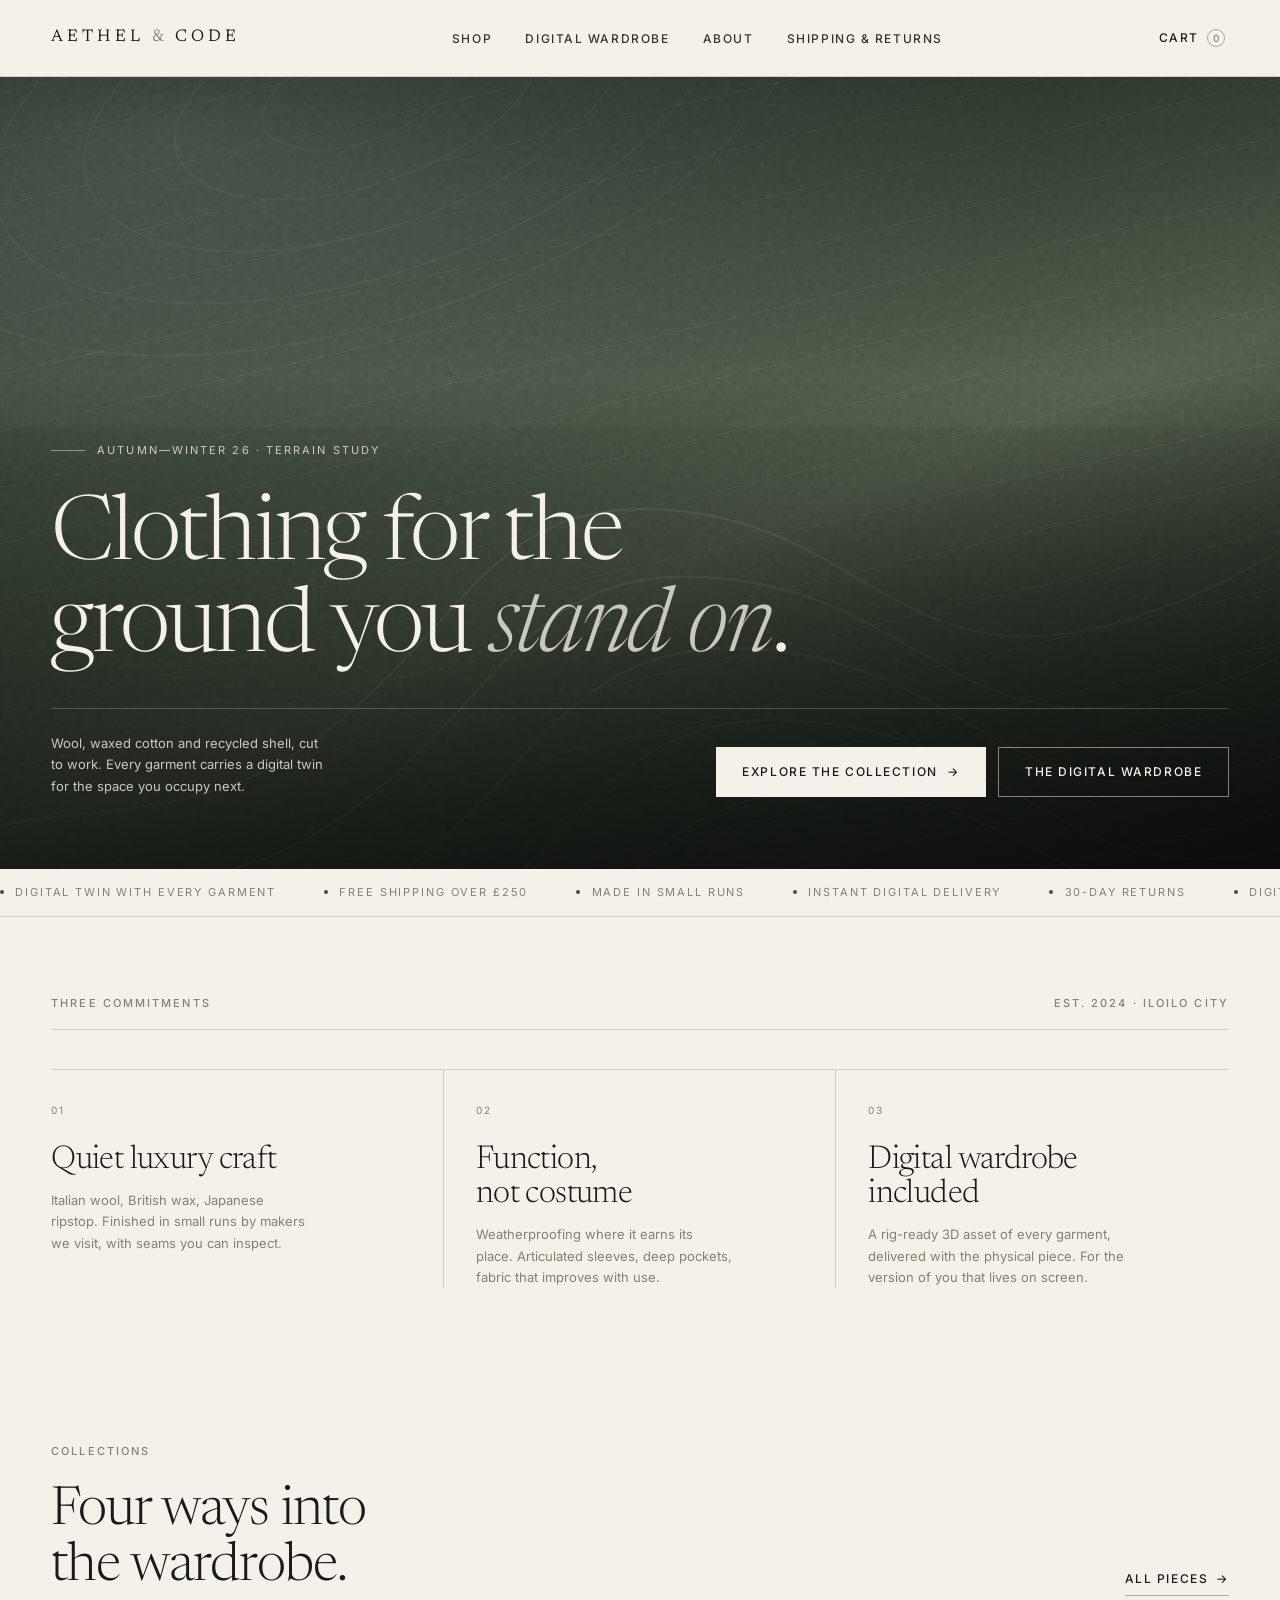
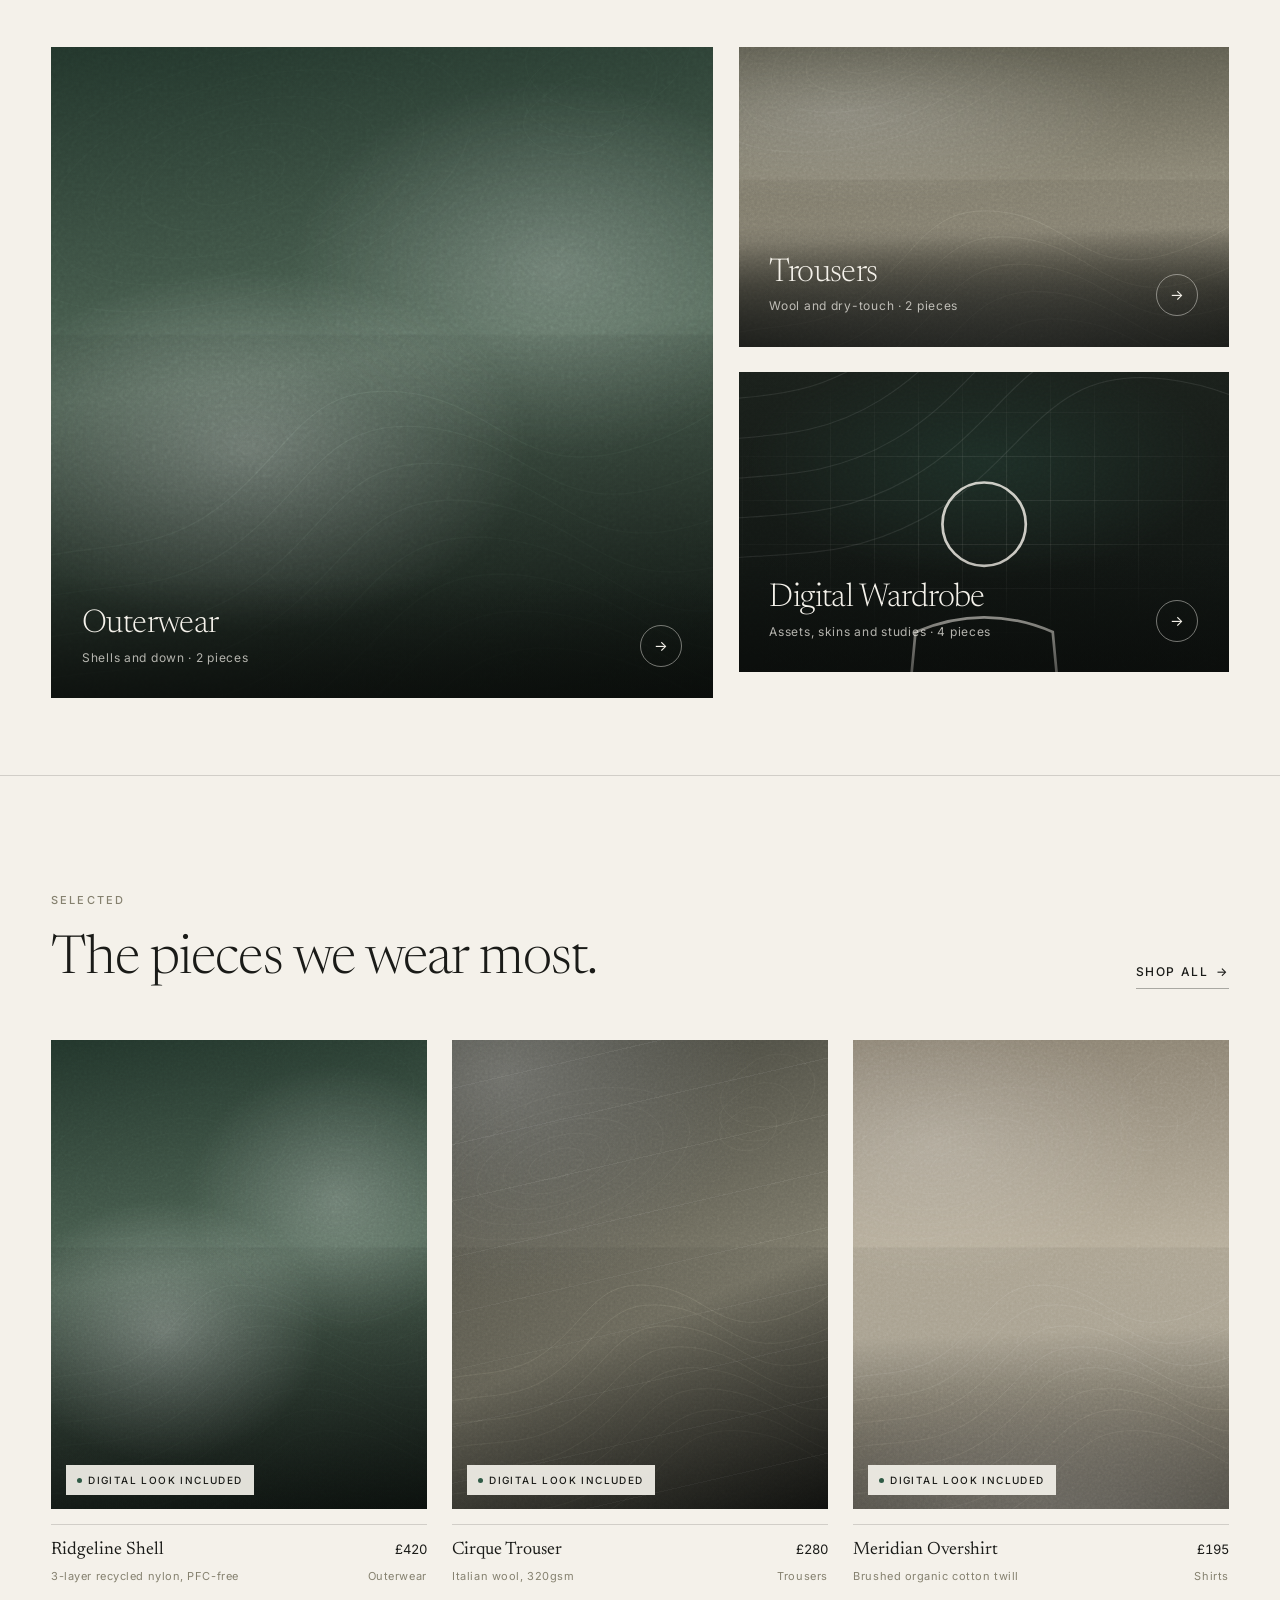
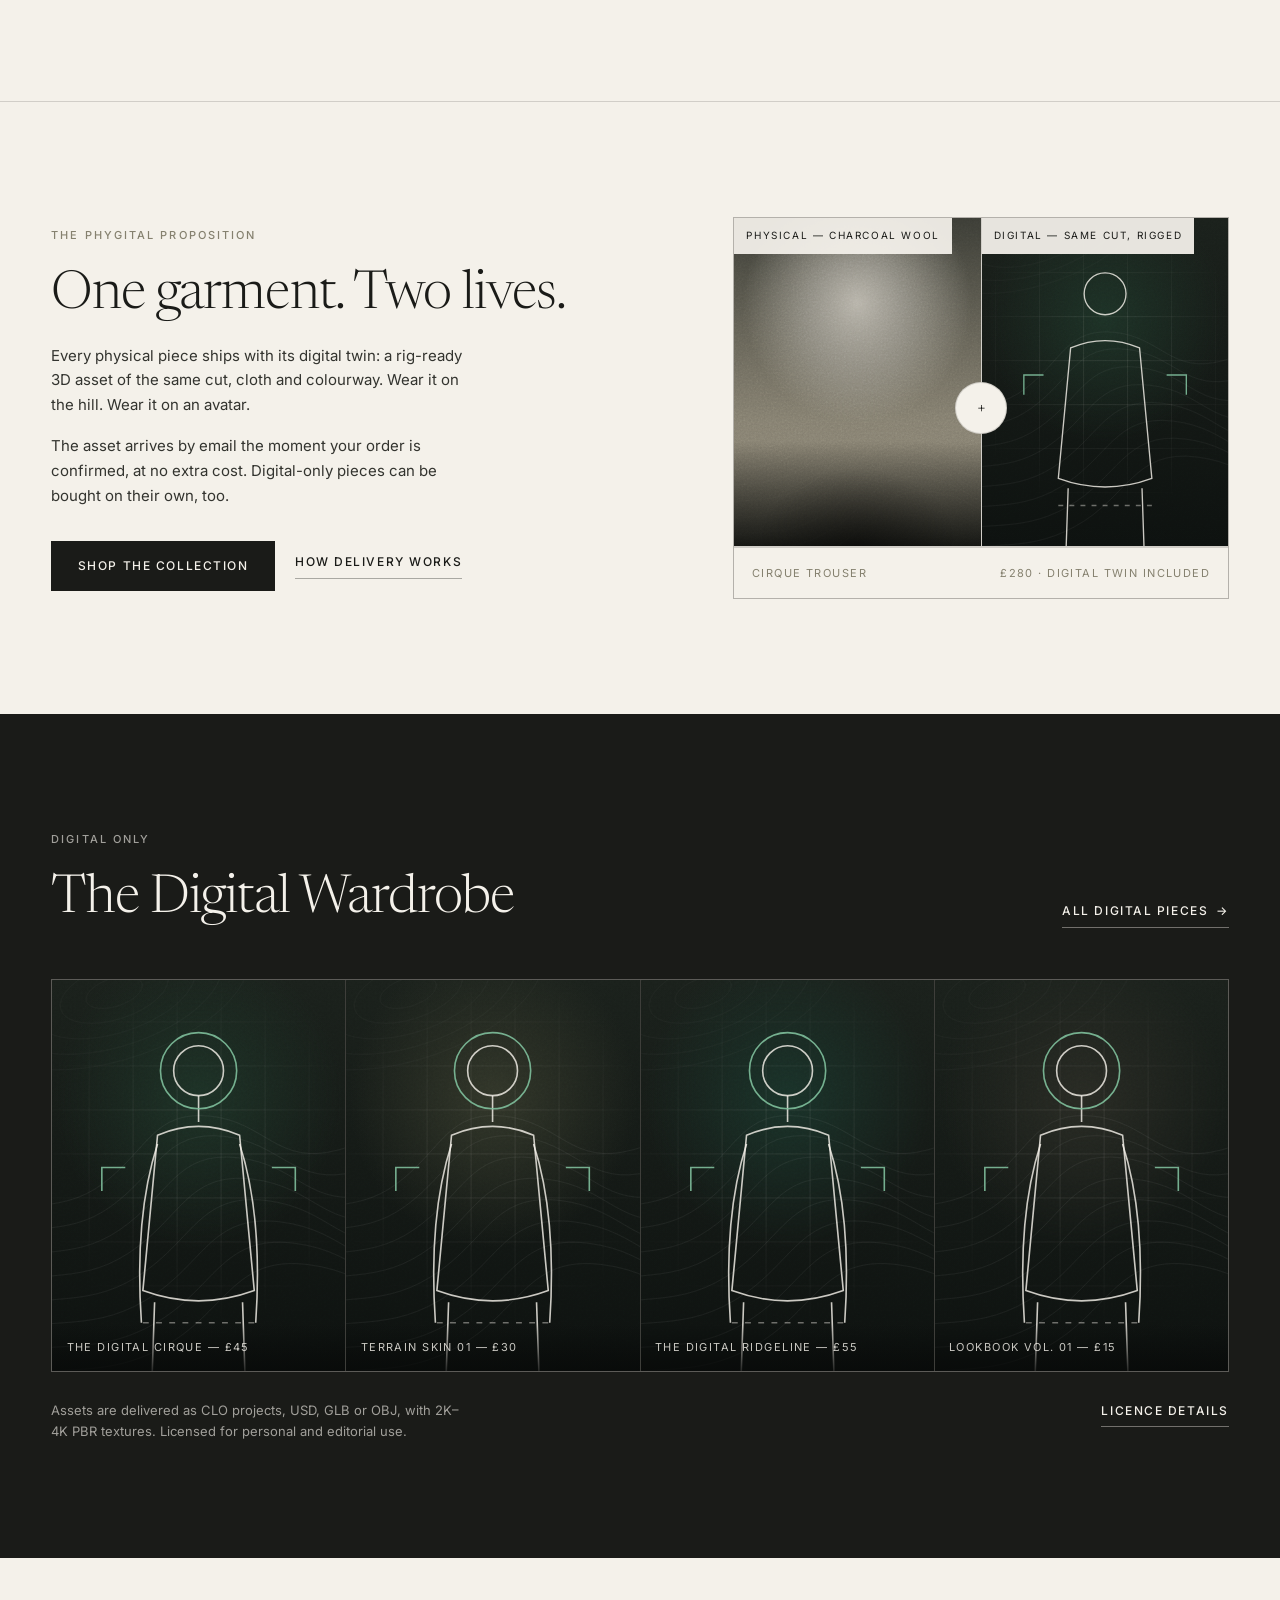
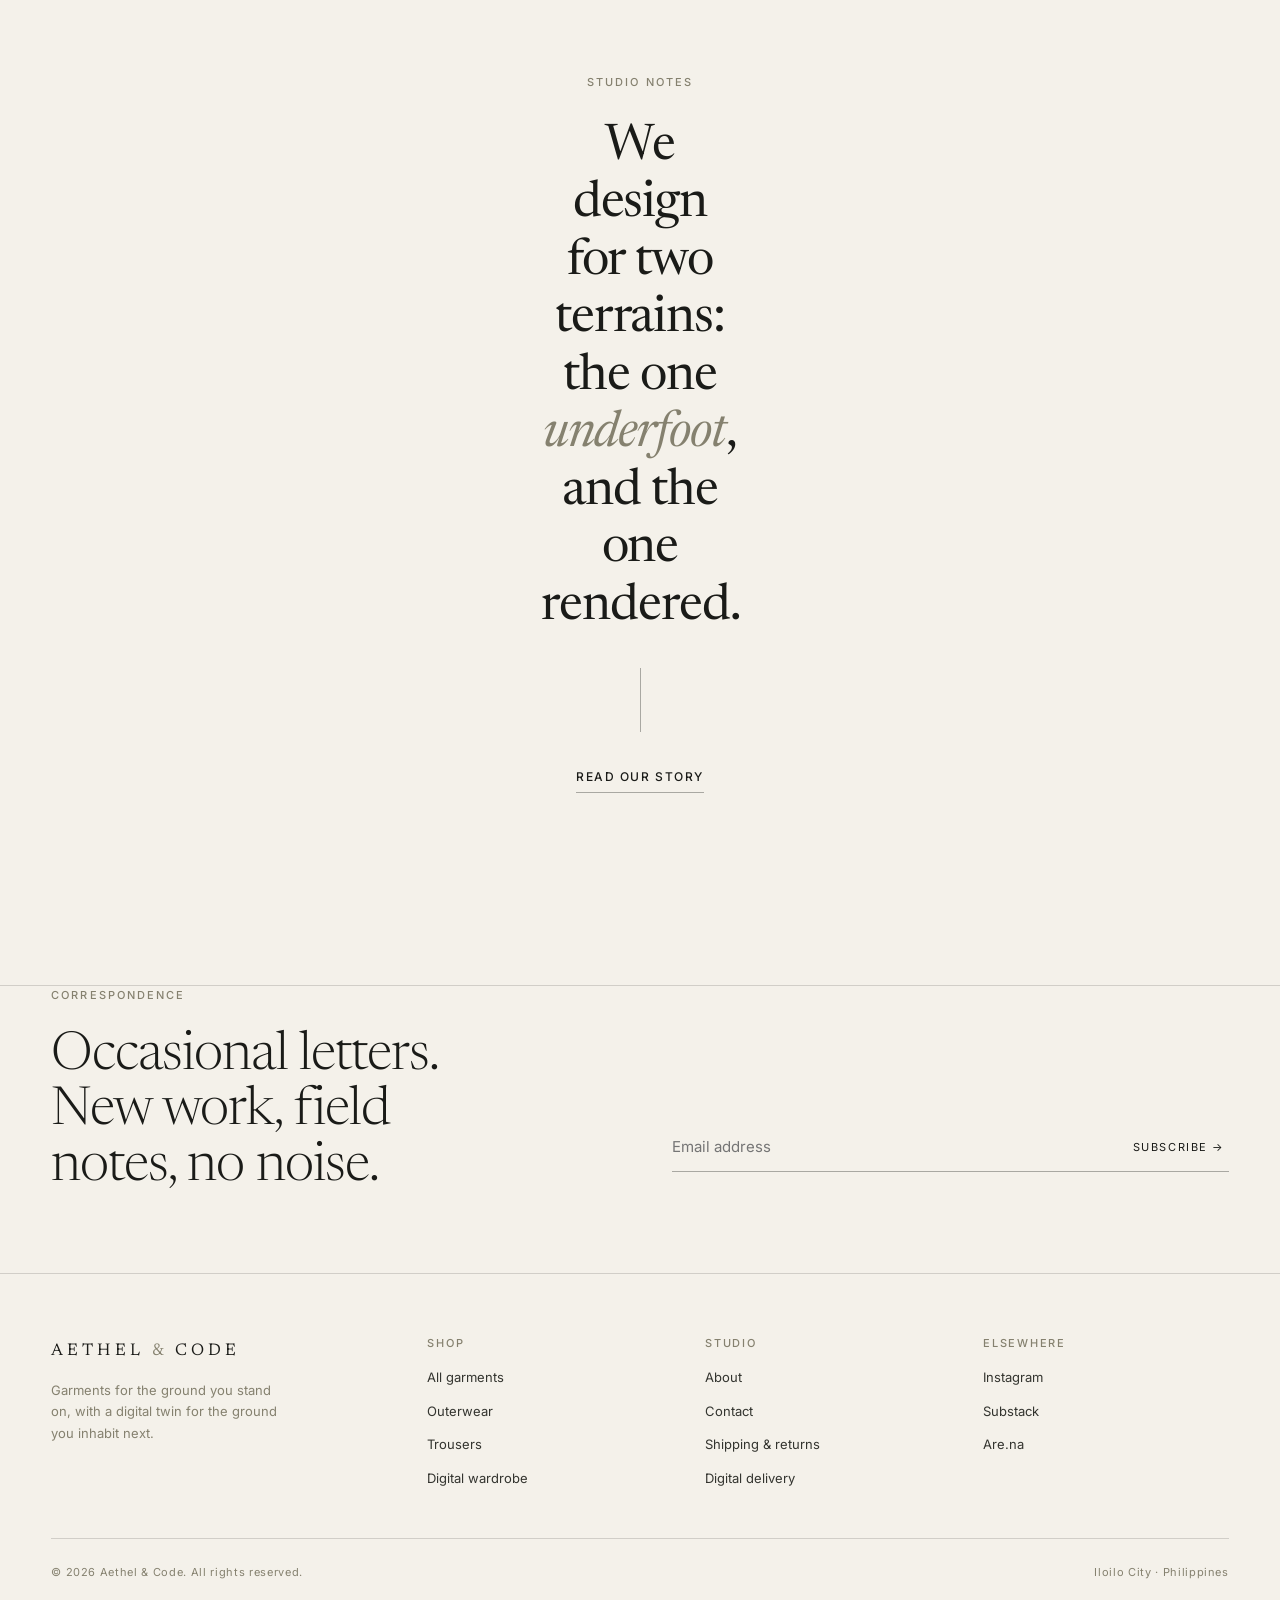
==== commit c8af2ca4: "Move the studio to Iloilo City with a reachable contact number The storefront advertised an East Lon" ====
--- a/index.html
+++ b/index.html
@@ -53,7 +53,7 @@
     <div class="wrap">
       <div class="eyebrow-row">
         <p class="label" id="pillars-title">Three commitments</p>
-        <p class="label">Est. 2024 &middot; London</p>
+        <p class="label">Est. 2024 &middot; Iloilo City</p>
       </div>
       <div class="pillars">
         <div class="pillar reveal">
